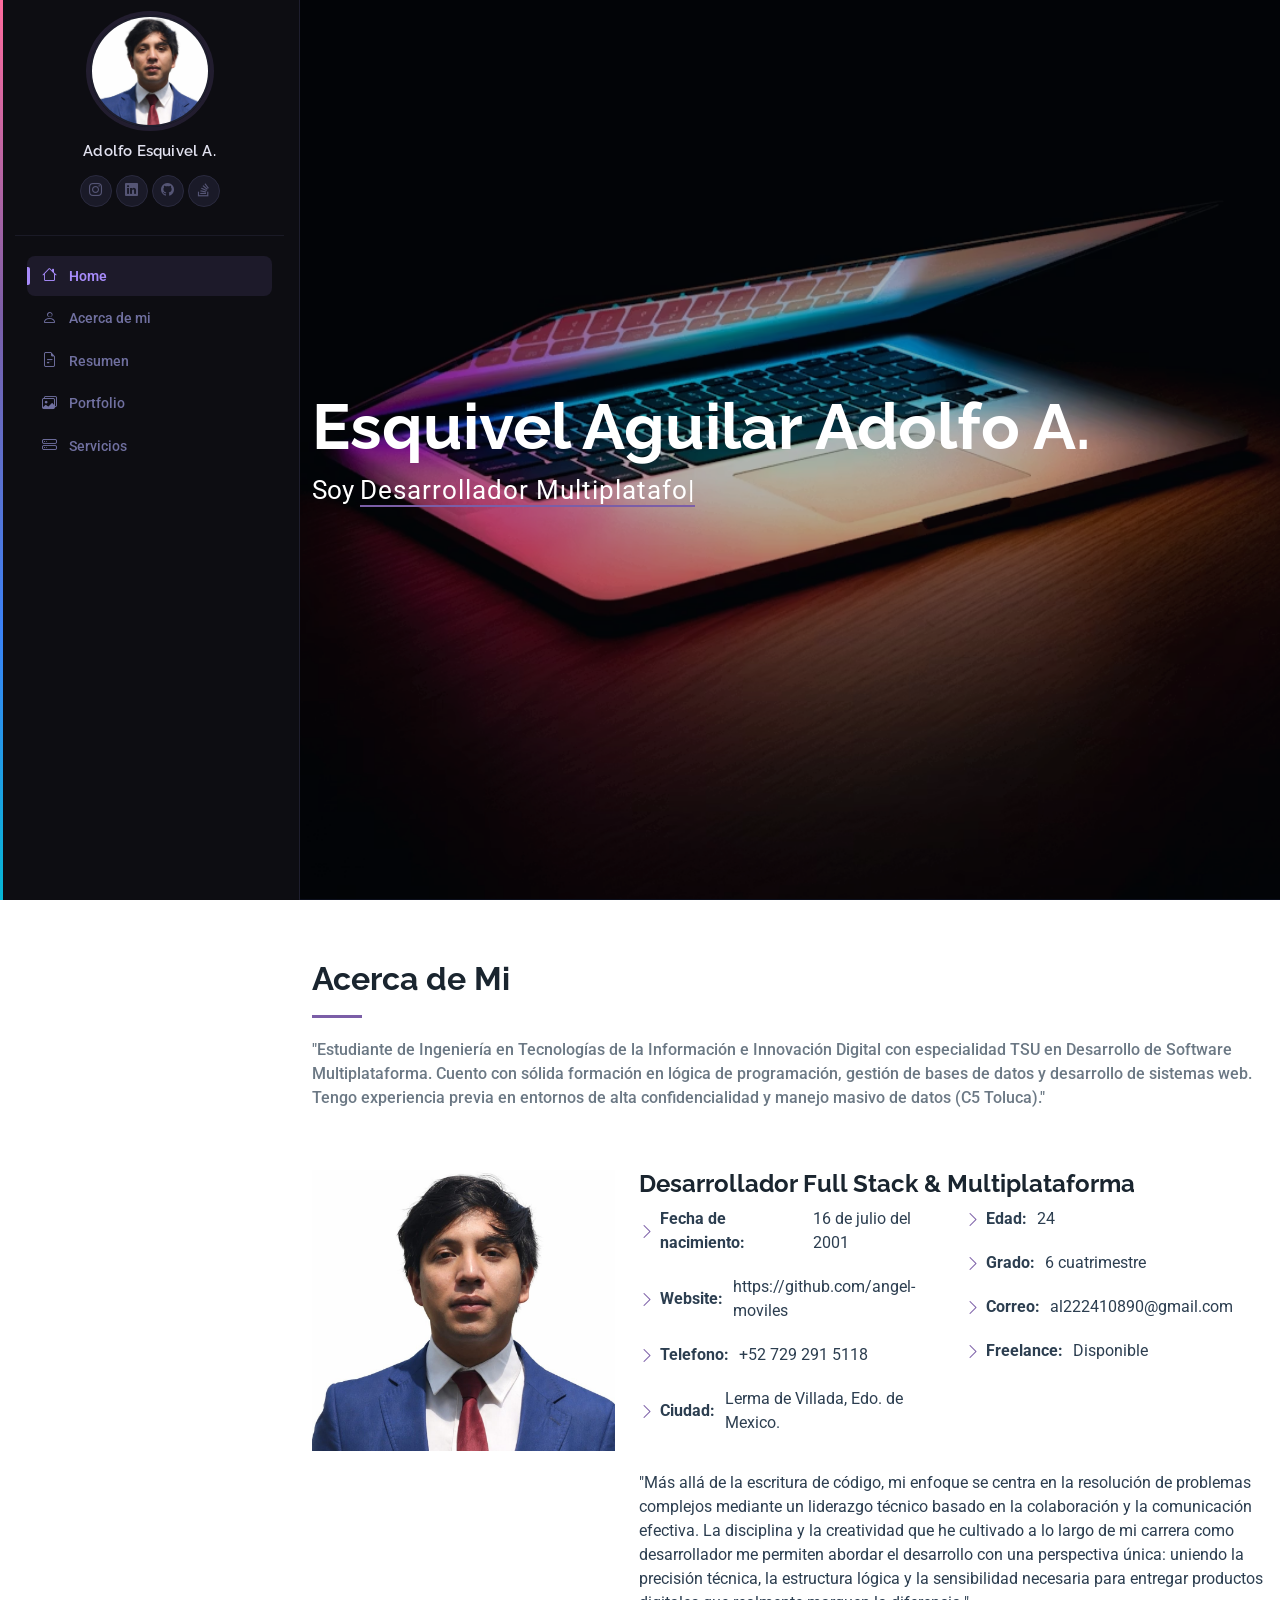
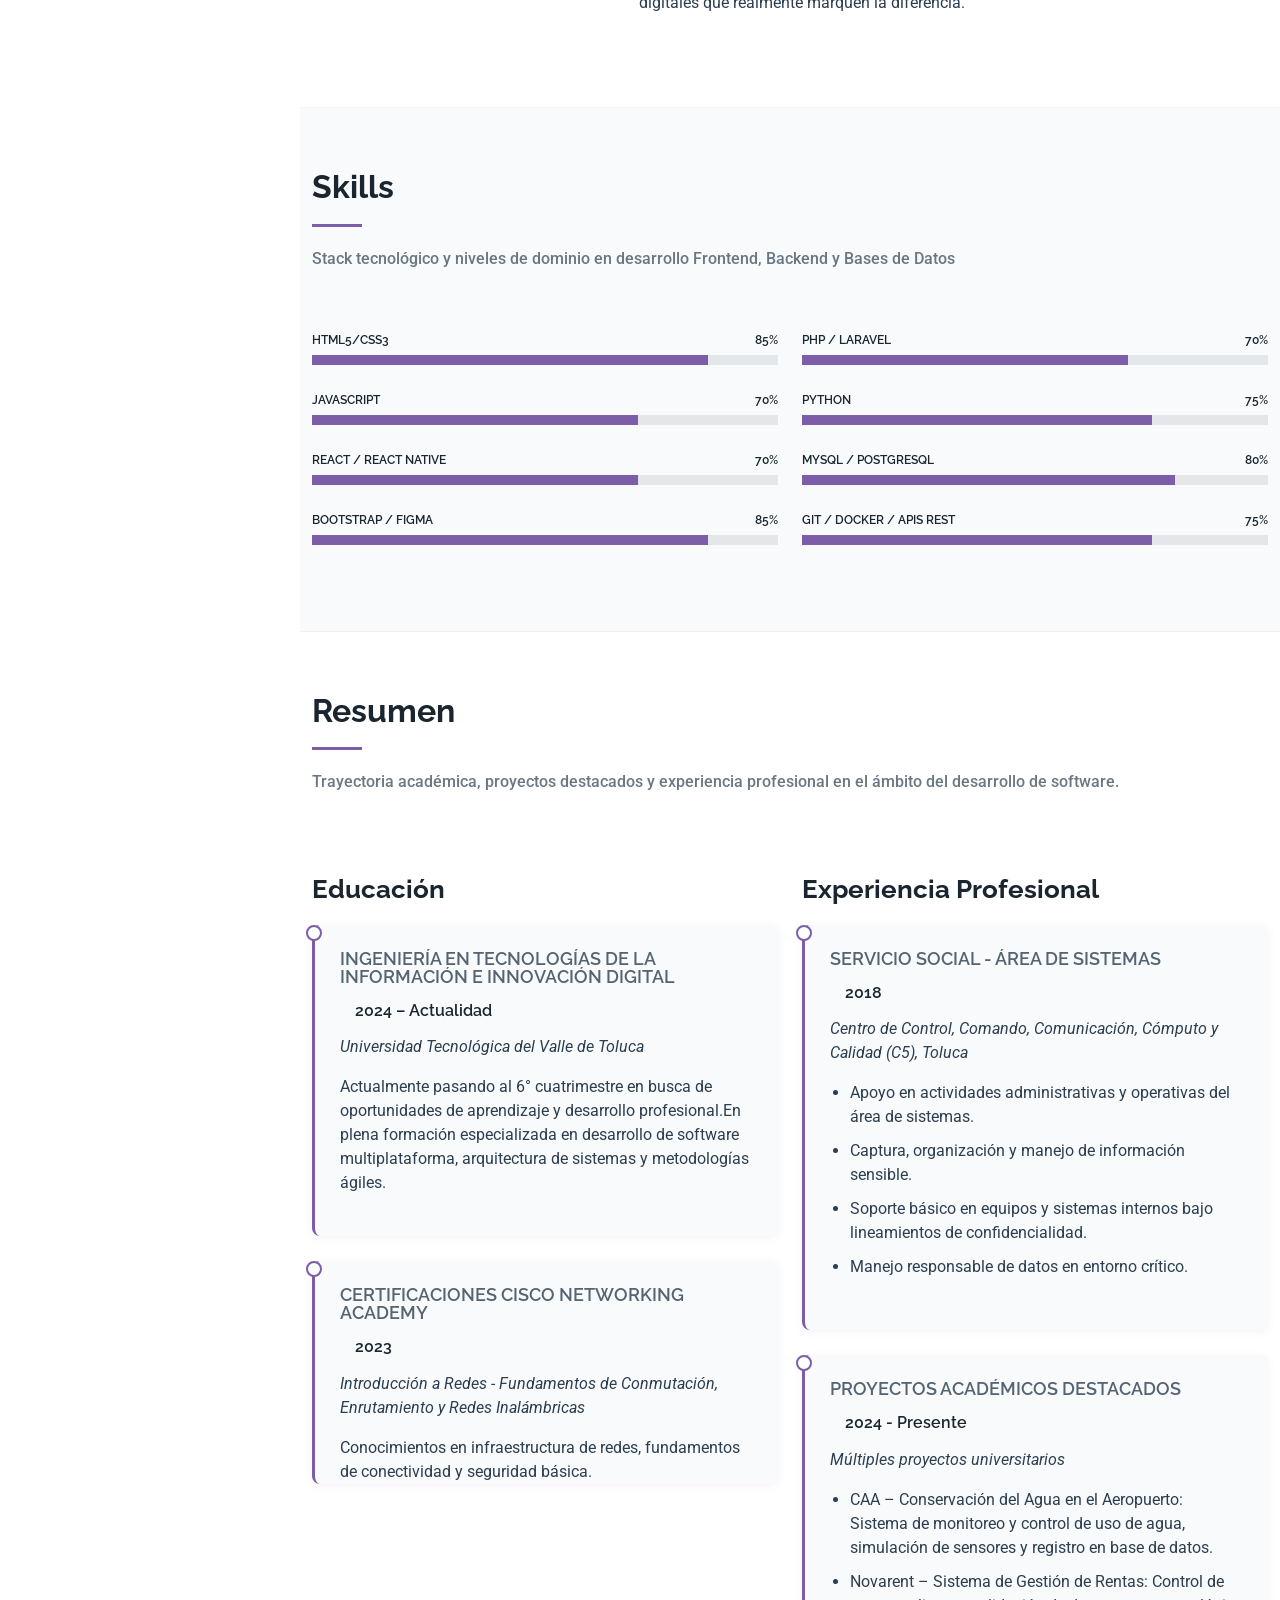
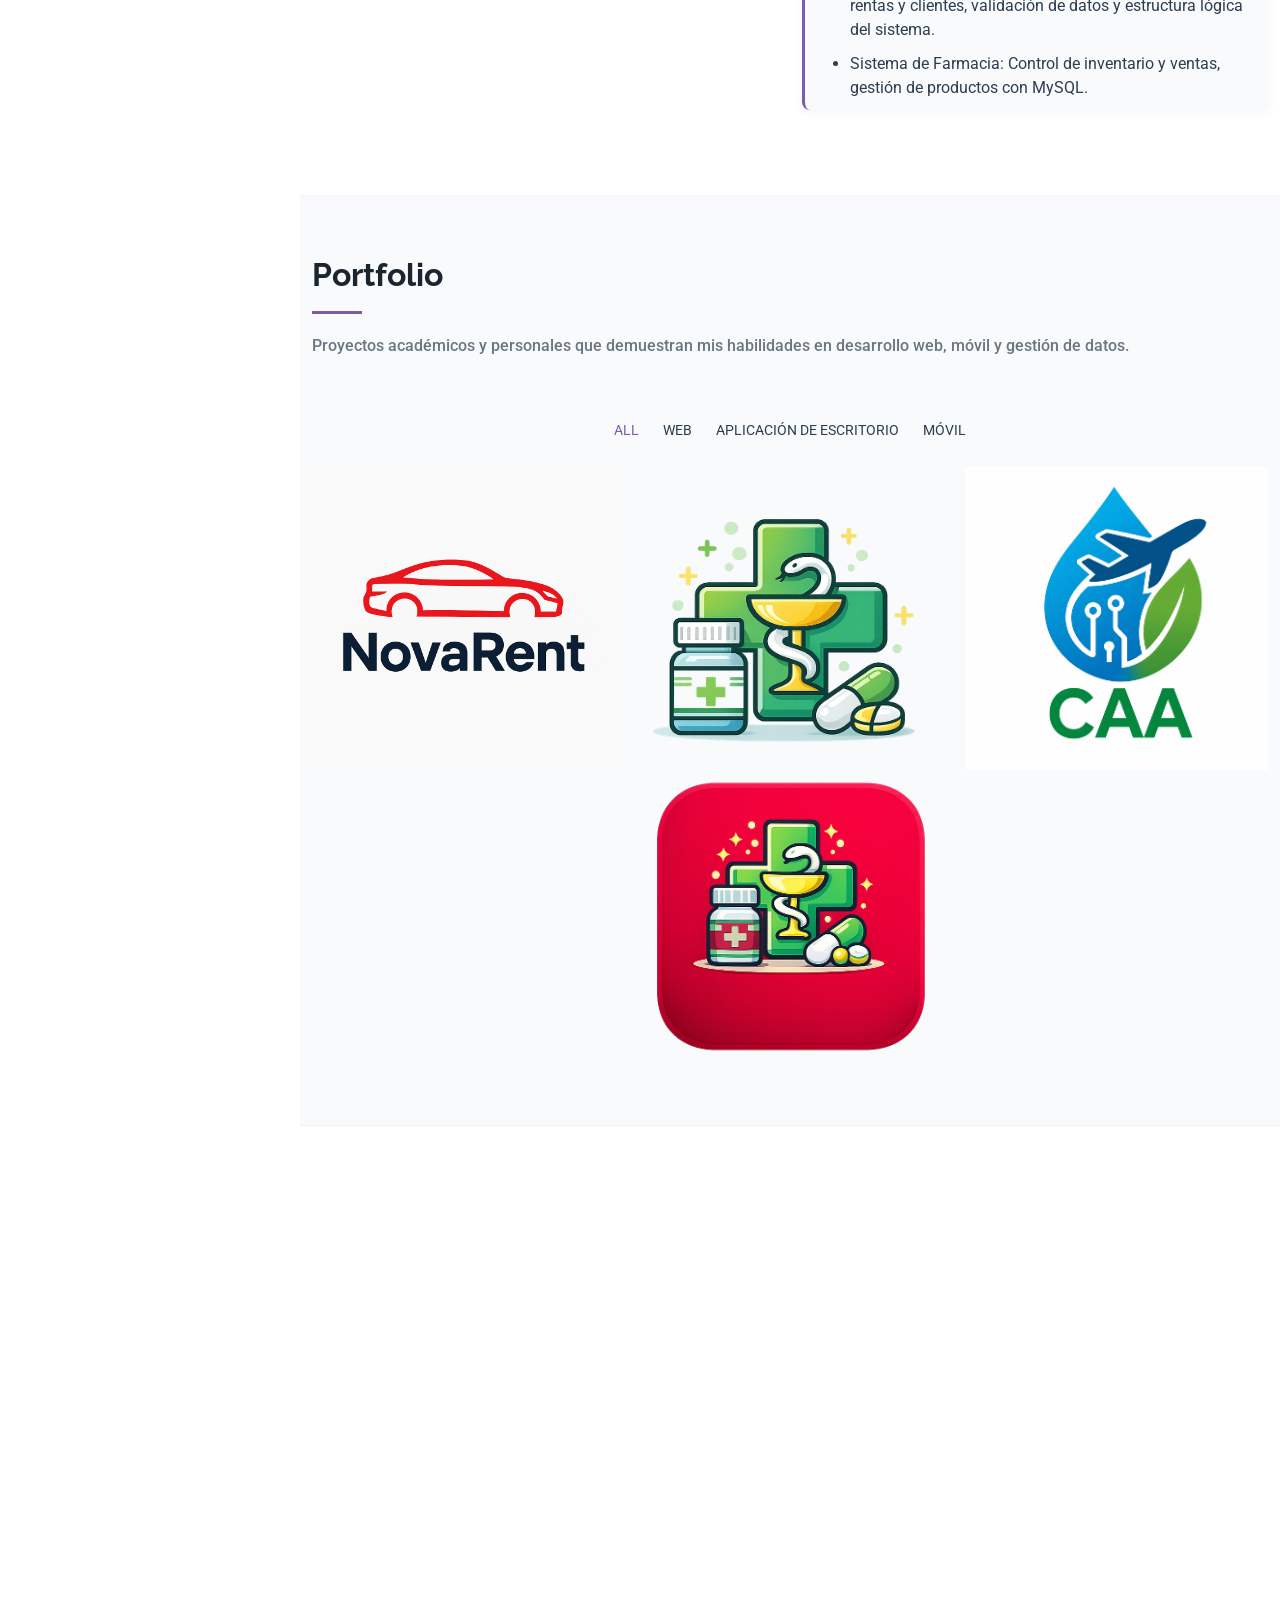
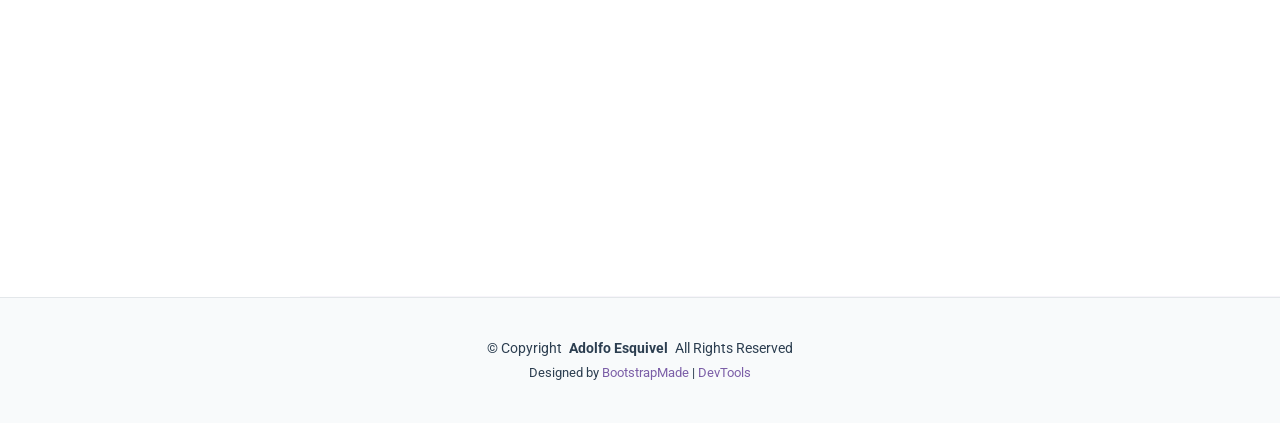
==== iPortfolio/index.html @ 902dc4fa "Subiendo todos los archivos del Portafolio" ====
<!DOCTYPE html>
<html lang="en">

<head>
  <meta charset="utf-8">
  <meta content="width=device-width, initial-scale=1.0" name="viewport">
  <title>Adolfo A. Esquivel - Portafolio</title>
  <meta content="" name="description">
  <meta content="" name="keywords">

  <!-- Favicons -->
  <link href="assets/img/favicon.png" rel="icon">
  <link href="assets/img/apple-touch-icon.png" rel="apple-touch-icon">

  <!-- Fonts -->
  <link href="https://fonts.googleapis.com" rel="preconnect">
  <link href="https://fonts.gstatic.com" rel="preconnect" crossorigin>
  <link href="https://fonts.googleapis.com/css2?family=Roboto:ital,wght@0,100;0,300;0,400;0,500;0,700;0,900;1,100;1,300;1,400;1,500;1,700;1,900&family=Poppins:ital,wght@0,100;0,200;0,300;0,400;0,500;0,600;0,700;0,800;0,900;1,100;1,200;1,300;1,400;1,500;1,600;1,700;1,800;1,900&family=Raleway:ital,wght@0,100;0,200;0,300;0,400;0,500;0,600;0,700;0,800;0,900;1,100;1,200;1,300;1,400;1,500;1,600;1,700;1,800;1,900&display=swap" rel="stylesheet">

  <!-- Vendor CSS Files -->
  <link href="assets/vendor/bootstrap/css/bootstrap.min.css" rel="stylesheet">
  <link href="assets/vendor/bootstrap-icons/bootstrap-icons.css" rel="stylesheet">
  <link href="assets/vendor/aos/aos.css" rel="stylesheet">
  <link href="assets/vendor/glightbox/css/glightbox.min.css" rel="stylesheet">
  <link href="assets/vendor/swiper/swiper-bundle.min.css" rel="stylesheet">

  <!-- Main CSS File -->
  <link href="assets/css/main.css" rel="stylesheet">

  <!-- =======================================================
  * Template Name: iPortfolio
  * Template URL: https://bootstrapmade.com/iportfolio-bootstrap-portfolio-websites-template/
  * Updated: Jun 29 2024 with Bootstrap v5.3.3
  * Author: BootstrapMade.com
  * License: https://bootstrapmade.com/license/
  ======================================================== -->
</head>

<body class="index-page">

  <header id="header" class="header dark-background d-flex flex-column">
    <i class="header-toggle d-xl-none bi bi-list"></i>

    <div class="profile-img">
      <img src="assets/img/my-profile-img.jpeg" alt="" class="img-fluid rounded-circle">
    </div>

    <a href="index.html" class="logo d-flex align-items-center justify-content-center">
      <!-- Uncomment the line below if you also wish to use an image logo -->
      <!-- <img src="assets/img/logo.png" alt=""> -->
      <h1 class="sitename">Adolfo Esquivel A.</h1>
    </a>

    <div class="social-links text-center">
      <a href="https://www.instagram.com/angel.esqu.es/" class="instagram"><i class="bi bi-instagram"></i></a>
      <a href="https://www.linkedin.com/in/esquivel-%C3%A1guilar-adolfo-a-69b175354" class="linkedin"><i class="bi bi-linkedin"></i></a>
      <a href="https://github.com/angel-moviles" class="github"><i class="bi bi-github"></i></a>
      <a href="https://stackoverflow.com/users/32650673/esquivel-%c3%81guilar-adolfo-a" class="stack-overflow"><i class="bi bi-stack-overflow"></i></a>
    </div>

    <nav id="navmenu" class="navmenu">
      <ul>
        <li><a href="#hero" class="active"><i class="bi bi-house navicon"></i>Home</a></li>
        <li><a href="#about"><i class="bi bi-person navicon"></i> Acerca de mi</a></li>
        <li><a href="#resume"><i class="bi bi-file-earmark-text navicon"></i> Resumen</a></li>
        <li><a href="#portfolio"><i class="bi bi-images navicon"></i> Portfolio</a></li>
        <li><a href="#services"><i class="bi bi-hdd-stack navicon"></i> Servicios</a></li>
      </ul>
    </nav>

  </header>

  <main class="main">

    <!-- Hero Section -->
    <section id="hero" class="hero section dark-background">

      <img src="assets/img/photo2.avif" data-aos="fade-in" class="">

      <div class="container" data-aos="fade-up" data-aos-delay="100">
        <h2>Esquivel Aguilar Adolfo A.</h2>
        <p>Soy <span class="typed" data-typed-items="Desarrollador Multiplataforma, Ingeniero en TI, Especialista en APIs, Creador de Soluciones Web/Móvil">Desarrollador Multiplataforma</span><span class="typed-cursor typed-cursor--blink" aria-hidden="true"></span><span class="typed-cursor typed-cursor--blink" aria-hidden="true"></span></p>
      </div>

    </section><!-- /Hero Section -->

    <!-- About Section -->
    <section id="about" class="about section">

      <!-- Section Title -->
      <div class="container section-title" data-aos="fade-up">
        <h2>Acerca de Mi</h2>
        <p>"Estudiante de Ingeniería en Tecnologías de la Información e Innovación Digital con especialidad TSU en Desarrollo de Software Multiplataforma. Cuento con sólida formación en lógica de programación, gestión de bases de datos y desarrollo de sistemas web. Tengo experiencia previa en entornos de alta confidencialidad y manejo masivo de datos (C5 Toluca)."</p>
      </div><!-- End Section Title -->

      <div class="container" data-aos="fade-up" data-aos-delay="100">

        <div class="row gy-4 justify-content-center">
          <div class="col-lg-4">
            <img src="assets/img/my-profile-img.jpeg" class="img-fluid" alt="">
          </div>
          <div class="col-lg-8 content">
            <h2>Desarrollador Full Stack &amp; Multiplataforma</h2>
            <div class="row">
              <div class="col-lg-6">
                <ul>
                  <li><i class="bi bi-chevron-right"></i> <strong>Fecha de nacimiento:</strong> <span>16 de julio del 2001</span></li>
                  <li><i class="bi bi-chevron-right"></i> <strong>Website:</strong> <span>https://github.com/angel-moviles</span></li>
                  <li><i class="bi bi-chevron-right"></i> <strong>Telefono:</strong> <span>+52 729 291 5118</span></li>
                  <li><i class="bi bi-chevron-right"></i> <strong>Ciudad:</strong> <span>Lerma de Villada, Edo. de Mexico.</span></li>
                </ul>
              </div>
              <div class="col-lg-6">
                <ul>
                  <li><i class="bi bi-chevron-right"></i> <strong>Edad:</strong> <span>24</span></li>
                  <li><i class="bi bi-chevron-right"></i> <strong>Grado:</strong> <span>6 cuatrimestre</span></li>
                  <li><i class="bi bi-chevron-right"></i> <strong>Correo:</strong> <span>al222410890@gmail.com</span></li>
                  <li><i class="bi bi-chevron-right"></i> <strong>Freelance:</strong> <span>Disponible</span></li>
                </ul>
              </div>
            </div>
            <p class="py-3">
              "Más allá de la escritura de código, mi enfoque se centra en la resolución de problemas complejos mediante un liderazgo técnico basado en la colaboración y la comunicación efectiva. La disciplina y la creatividad que he cultivado a lo largo de mi carrera como desarrollador me permiten abordar el desarrollo con una perspectiva única: uniendo la precisión técnica, la estructura lógica y la sensibilidad necesaria para entregar productos digitales que realmente marquen la diferencia."
            </p>
          </div>
        </div>

      </div>

    </section><!-- /About Section -->

    

    <!-- Skills Section -->
    <section id="skills" class="skills section light-background">

      <!-- Section Title -->
      <div class="container section-title" data-aos="fade-up">
        <h2>Skills</h2>
        <p>Stack tecnológico y niveles de dominio en desarrollo Frontend, Backend y Bases de Datos</p>
      </div><!-- End Section Title -->

      <div class="container" data-aos="fade-up" data-aos-delay="100">

        <div class="row skills-content skills-animation">

          <div class="col-lg-6">

            <div class="progress">
              <span class="skill"><span>HTML5/CSS3</span> <i class="val">85%</i></span>
              <div class="progress-bar-wrap">
                <div class="progress-bar" role="progressbar" aria-valuenow="85" aria-valuemin="0" aria-valuemax="100"></div>
              </div>
            </div><!-- End Skills Item -->

            <div class="progress">
              <span class="skill"><span>JavaScript</span> <i class="val">70%</i></span>
              <div class="progress-bar-wrap">
                <div class="progress-bar" role="progressbar" aria-valuenow="70" aria-valuemin="0" aria-valuemax="100"></div>
              </div>
            </div><!-- End Skills Item -->

            <div class="progress">
              <span class="skill"><span>React / React Native</span> <i class="val">70%</i></span>
              <div class="progress-bar-wrap">
                <div class="progress-bar" role="progressbar" aria-valuenow="70" aria-valuemin="0" aria-valuemax="100"></div>
              </div>
            </div><!-- End Skills Item -->

            <div class="progress">
              <span class="skill"><span>Bootstrap / Figma</span> <i class="val">85%</i></span>
              <div class="progress-bar-wrap">
                <div class="progress-bar" role="progressbar" aria-valuenow="85" aria-valuemin="0" aria-valuemax="100"></div>
              </div>
            </div><!-- End Skills Item -->

          </div>

          <div class="col-lg-6">

            <div class="progress">
              <span class="skill"><span>PHP / Laravel</span> <i class="val">70%</i></span>
              <div class="progress-bar-wrap">
                <div class="progress-bar" role="progressbar" aria-valuenow="70" aria-valuemin="0" aria-valuemax="100"></div>
              </div>
            </div><!-- End Skills Item -->

            <div class="progress">
              <span class="skill"><span>Python</span> <i class="val">75%</i></span>
              <div class="progress-bar-wrap">
                <div class="progress-bar" role="progressbar" aria-valuenow="75" aria-valuemin="0" aria-valuemax="100"></div>
              </div>
            </div><!-- End Skills Item -->

            <div class="progress">
              <span class="skill"><span>MySQL / PostgreSQL</span> <i class="val">80%</i></span>
              <div class="progress-bar-wrap">
                <div class="progress-bar" role="progressbar" aria-valuenow="80" aria-valuemin="0" aria-valuemax="100"></div>
              </div>
            </div><!-- End Skills Item -->

            <div class="progress">
              <span class="skill"><span>Git / Docker / APIs REST</span> <i class="val">75%</i></span>
              <div class="progress-bar-wrap">
                <div class="progress-bar" role="progressbar" aria-valuenow="75" aria-valuemin="0" aria-valuemax="100"></div>
              </div>
            </div><!-- End Skills Item -->

          </div>

        </div>

      </div>

    </section><!-- /Skills Section -->

    <!-- Resume Section -->
    <section id="resume" class="resume section">

      <!-- Section Title -->
      <div class="container section-title" data-aos="fade-up">
        <h2>Resumen</h2>
        <p>Trayectoria académica, proyectos destacados y experiencia profesional en el ámbito del desarrollo de software.</p>
      </div><!-- End Section Title -->

      <div class="container">

        <div class="row">

          <div class="col-lg-6" data-aos="fade-up" data-aos-delay="100">

            <h3 class="resume-title">Educación</h3>
            <div class="resume-item">
              <h4>Ingeniería en Tecnologías de la Información e Innovación Digital</h4>
              <h5>2024 – Actualidad</h5>
              <p><em>Universidad Tecnológica del Valle de Toluca</em></p>
              <p>Actualmente pasando al 6° cuatrimestre en busca de oportunidades de aprendizaje y desarrollo profesional.En plena formación especializada en desarrollo de software multiplataforma, arquitectura de sistemas y metodologías ágiles.</p>
            </div><!-- Edn Resume Item -->

            <div class="resume-item">
              <h4>Certificaciones Cisco Networking Academy</h4>
              <h5>2023</h5>
              <p><em>Introducción a Redes - Fundamentos de Conmutación, Enrutamiento y Redes Inalámbricas</em></p>
              <p>Conocimientos en infraestructura de redes, fundamentos de conectividad y seguridad básica.</p>
            </div><!-- Edn Resume Item -->

          </div>

          <div class="col-lg-6" data-aos="fade-up" data-aos-delay="200">
            <h3 class="resume-title">Experiencia Profesional</h3>
            <div class="resume-item">
              <h4>Servicio Social - Área de Sistemas</h4>
              <h5>2018</h5>
              <p><em>Centro de Control, Comando, Comunicación, Cómputo y Calidad (C5), Toluca</em></p>
              <ul>
                <li>Apoyo en actividades administrativas y operativas del área de sistemas.</li>
                <li>Captura, organización y manejo de información sensible.</li>
                <li>Soporte básico en equipos y sistemas internos bajo lineamientos de confidencialidad.</li>
                <li>Manejo responsable de datos en entorno crítico.</li>
              </ul>
            </div><!-- Edn Resume Item -->

            <div class="resume-item">
              <h4>Proyectos Académicos Destacados</h4>
              <h5>2024 - Presente</h5>
              <p><em>Múltiples proyectos universitarios</em></p>
              <ul>
                <li>CAA – Conservación del Agua en el Aeropuerto: Sistema de monitoreo y control de uso de agua, simulación de sensores y registro en base de datos.</li>
                <li>Novarent – Sistema de Gestión de Rentas: Control de rentas y clientes, validación de datos y estructura lógica del sistema.</li>
                <li>Sistema de Farmacia: Control de inventario y ventas, gestión de productos con MySQL.</li>
              </ul>
            </div><!-- Edn Resume Item -->

          </div>

        </div>

      </div>

    </section><!-- /Resume Section -->

    <!-- Portfolio Section -->
    <section id="portfolio" class="portfolio section light-background">

      <!-- Section Title -->
      <div class="container section-title" data-aos="fade-up">
        <h2>Portfolio</h2>
        <p>Proyectos académicos y personales que demuestran mis habilidades en desarrollo web, móvil y gestión de datos.</p>
      </div><!-- End Section Title -->

      <div class="container">

        <div class="isotope-layout" data-default-filter="*" data-layout="masonry" data-sort="original-order">

          <ul class="portfolio-filters isotope-filters" data-aos="fade-up" data-aos-delay="100">
            <li data-filter="*" class="filter-active">All</li>
            <li data-filter=".filter-web">Web</li>
            <li data-filter=".filter-branding">Aplicación de Escritorio</li>
            <li data-filter=".filter-books">Móvil</li>
          </ul><!-- End Portfolio Filters -->

          <div class="row gy-4 isotope-container" data-aos="fade-up" data-aos-delay="200">

            <div class="col-lg-4 col-md-6 portfolio-item isotope-item filter-web">
              <div class="portfolio-content h-100">
                <img src="assets/img/portfolio/Novarent.png" class="img-fluid" alt="">
                <div class="portfolio-info">
                  <h4>Novarent</h4>
                  <p>Sistema de Gestión de Rentas</p>
                  <a href="assets/img/portfolio/Novarent.png" title="Novarent" data-gallery="portfolio-gallery-app" class="glightbox preview-link"><i class="bi bi-zoom-in"></i></a>
                  <a href="#" title="More Details" class="details-link" value="Open1" onclick="Open1()"><i class="bi bi-link-45deg"></i></a>
                  <script>
                    function Open1() {
                      window.open("https://novarent.space", "_blank");
                    }
                  </script>
                </div>
              </div>
            </div><!-- End Portfolio Item -->

            <div class="col-lg-4 col-md-6 portfolio-item isotope-item filter-web">
              <div class="portfolio-content h-100">
                <img src="assets/img/portfolio/FarmaPOS.png" class="img-fluid" alt="">
                <div class="portfolio-info">
                  <h4>Sistema de Farmacia</h4>
                  <p>Control de inventario y ventas en Laravel y React</p>
                  <a href="assets/img/portfolio/FarmaPOS.png" title="Sistema de Farmacia" data-gallery="portfolio-gallery-product" class="glightbox preview-link"><i class="bi bi-zoom-in"></i></a>
                  <a href="#" title="More Details" class="details-link" value ="Open" onclick="Open()"><i class="bi bi-link-45deg"></i></a>
                  <script>
                    function Open() {
                      window.open("https://iabsoftwarestudio.utvt.cloud/login", "_blank");
                    }
                  </script>
                </div>
              </div>
            </div><!-- End Portfolio Item -->

            <div class="col-lg-4 col-md-6 portfolio-item isotope-item filter-branding">
              <div class="portfolio-content h-100">
                <img src="assets/img/portfolio/CAA.png" class="img-fluid" alt="">
                <div class="portfolio-info">
                  <h4>CAA</h4>
                  <p>Conservación del Agua en el Aeropuerto</p>
                  <a href="assets/img/portfolio/CAA.png" title="CAA" data-gallery="portfolio-gallery-branding" class="glightbox preview-link"><i class="bi bi-zoom-in"></i></a>
                  <a href="portfolio-details.html" title="More Details" class="details-link"><i class="bi bi-link-45deg"></i></a>
                </div>
              </div>
            </div><!-- End Portfolio Item -->

            <div class="col-lg-4 col-md-6 portfolio-item isotope-item filter-books">
              <div class="portfolio-content h-100">
                <img src="assets/img/portfolio/xdd.png" class="img-fluid" alt="">
                <div class="portfolio-info">
                  <h4>App</h4>
                  <p>Prototipo con React Native</p>
                  <a href="assets/img/portfolio/xdd.png" title="App Multiplataforma" data-gallery="portfolio-gallery-book" class="glightbox preview-link"><i class="bi bi-zoom-in"></i></a>
                  <a href="portfolio-details2.html" title="More Details" class="details-link"><i class="bi bi-link-45deg"></i></a>
                </div>
              </div>
            </div><!-- End Portfolio Item -->

        </div>

      </div>

    </section><!-- /Portfolio Section -->

    <!-- Services Section -->
    <section id="services" class="services section">

      <!-- Section Title -->
      <div class="container section-title" data-aos="fade-up">
        <h2>Servicios</h2>
        <p>Soluciones personalizadas de software, desarrollo web y consultoría técnica.</p>
      </div><!-- End Section Title -->

      <div class="container">

        <div class="row gy-4">

          <div class="col-lg-4 col-md-6 service-item d-flex" data-aos="fade-up" data-aos-delay="100">
            <div class="icon flex-shrink-0"><i class="bi bi-briefcase"></i></div>
            <div>
              <h4 class="title"><a href="#" class="stretched-link">Desarrollo Web Full Stack</a></h4>
              <p class="description">Creación de aplicaciones web modernas con HTML5, CSS3, JavaScript, React, PHP/Laravel y APIs REST.</p>
            </div>
          </div>
          <!-- End Service Item -->

          <div class="col-lg-4 col-md-6 service-item d-flex" data-aos="fade-up" data-aos-delay="200">
            <div class="icon flex-shrink-0"><i class="bi bi-card-checklist"></i></div>
            <div>
              <h4 class="title"><a href="#" class="stretched-link">Apps Móviles Multiplataforma</a></h4>
              <p class="description">Aplicaciones con React Native para iOS y Android, integración con Firebase y backend personalizado.</p>
            </div>
          </div><!-- End Service Item -->

          <div class="col-lg-4 col-md-6 service-item d-flex" data-aos="fade-up" data-aos-delay="300">
            <div class="icon flex-shrink-0"><i class="bi bi-bar-chart"></i></div>
            <div>
              <h4 class="title"><a href="#" class="stretched-link">Diseño y Gestión de Bases de Datos</a></h4>
              <p class="description">Modelado relacional y NoSQL (MySQL, PostgreSQL, Firebase), optimización de consultas y administración.</p>
            </div>
          </div><!-- End Service Item -->

          <div class="col-lg-4 col-md-6 service-item d-flex" data-aos="fade-up" data-aos-delay="400">
            <div class="icon flex-shrink-0"><i class="bi bi-binoculars"></i></div>
            <div>
              <h4 class="title"><a href="#" class="stretched-link">APIs y Microservicios</a></h4>
              <p class="description">Diseño y consumo de APIs REST con FastAPI, Laravel, autenticación JWT y documentación Swagger.</p>
            </div>
          </div><!-- End Service Item -->

          <div class="col-lg-4 col-md-6 service-item d-flex" data-aos="fade-up" data-aos-delay="500">
            <div class="icon flex-shrink-0"><i class="bi bi-brightness-high"></i></div>
            <div>
              <h4 class="title"><a href="#" class="stretched-link">Control de Versiones y DevOps</a></h4>
              <p class="description">Implementación de Git/GitHub, flujos de trabajo colaborativos y despliegue con Docker.</p>
            </div>
          </div><!-- End Service Item -->

          <div class="col-lg-4 col-md-6 service-item d-flex" data-aos="fade-up" data-aos-delay="600">
            <div class="icon flex-shrink-0"><i class="bi bi-calendar4-week"></i></div>
            <div>
              <h4 class="title"><a href="#" class="stretched-link">Prototipado UI/UX</a></h4>
              <p class="description">Diseño de interfaces y prototipos interactivos con Figma, enfocados en experiencia de usuario.</p>
            </div>
          </div><!-- End Service Item -->

        </div>

      </div>

    </section><!-- /Services Section -->


  </main>

  <footer id="footer" class="footer position-relative light-background">

    <div class="container">
      <div class="copyright text-center ">
        <p>© <span>Copyright</span> <strong class="px-1 sitename">Adolfo Esquivel</strong> <span>All Rights Reserved</span></p>
      </div>
      <div class="credits">
        <!-- All the links in the footer should remain intact. -->
        <!-- You can delete the links only if you've purchased the pro version. -->
        <!-- Licensing information: https://bootstrapmade.com/license/ -->
        <!-- Purchase the pro version with working PHP/AJAX contact form: [buy-url] -->
        Designed by <a href="https://bootstrapmade.com/">BootstrapMade</a> | <a href="https://bootstrapmade.com/tools/">DevTools</a>
      </div>
    </div>

  </footer>

  <!-- Scroll Top -->
  <a href="#" id="scroll-top" class="scroll-top d-flex align-items-center justify-content-center"><i class="bi bi-arrow-up-short"></i></a>

  <!-- Preloader -->
  <div id="preloader"></div>

  <!-- Vendor JS Files -->
  <script src="assets/vendor/bootstrap/js/bootstrap.bundle.min.js"></script>
  <script src="assets/vendor/php-email-form/validate.js"></script>
  <script src="assets/vendor/aos/aos.js"></script>
  <script src="assets/vendor/typed.js/typed.umd.js"></script>
  <script src="assets/vendor/purecounter/purecounter_vanilla.js"></script>
  <script src="assets/vendor/waypoints/noframework.waypoints.js"></script>
  <script src="assets/vendor/glightbox/js/glightbox.min.js"></script>
  <script src="assets/vendor/imagesloaded/imagesloaded.pkgd.min.js"></script>
  <script src="assets/vendor/isotope-layout/isotope.pkgd.min.js"></script>
  <script src="assets/vendor/swiper/swiper-bundle.min.js"></script>

  <!-- Main JS File -->
  <script src="assets/js/main.js"></script>

</body>

</html>
---- iPortfolio/assets/css/main.css ----
/**
* Template Name: iPortfolio
* Template URL: https://bootstrapmade.com/iportfolio-bootstrap-portfolio-websites-template/
* Updated: Jun 29 2024 with Bootstrap v5.3.3
* Author: BootstrapMade.com
* License: https://bootstrapmade.com/license/
*/

/*--------------------------------------------------------------
# Font & Color Variables
# Help: https://bootstrapmade.com/color-system/
--------------------------------------------------------------*/
/* Fonts */
:root {
  --default-font: "Roboto",  system-ui, -apple-system, "Segoe UI", Roboto, "Helvetica Neue", Arial, "Noto Sans", "Liberation Sans", sans-serif, "Apple Color Emoji", "Segoe UI Emoji", "Segoe UI Symbol", "Noto Color Emoji";
  --heading-font: "Raleway",  sans-serif;
  --nav-font: "Poppins",  sans-serif;
}

/* Global Colors - The following color variables are used throughout the website. Updating them here will change the color scheme of the entire website */
:root { 
  --background-color: #ffffff; /* Clean white background */
  --default-color: #2c3e50; /* Dark text for good readability */
  --heading-color: #1a252f; /* Darker headings for hierarchy */
  --accent-color: #7b5ea7; /* Aurora purple for modern look */
  --surface-color: #f8fafb; /* Light surface for cards and panels */
  --contrast-color: #ffffff; /* White contrast text */
}

/* Nav Menu Colors - The following color variables are used specifically for the navigation menu. They are separate from the global colors to allow for more customization options */
:root {
  --nav-color: #a8a9b4;  /* The default color of the main navmenu links */
  --nav-hover-color: #ffffff; /* Applied to main navmenu links when they are hovered over or active */
  --nav-mobile-background-color: #040b14; /* Used as the background color for mobile navigation menu */
  --nav-dropdown-background-color: #040b14; /* Used as the background color for dropdown items that appear when hovering over primary navigation items */
  --nav-dropdown-color: #a8a9b4; /* Used for navigation links of the dropdown items in the navigation menu. */
  --nav-dropdown-hover-color: #ffffff; /* Similar to --nav-hover-color, this color is applied to dropdown navigation links when they are hovered over. */

  --aurora-pink:   #ff6b9d;
  --aurora-purple: #7b5ea7;
  --aurora-blue:   #3b82f6;
  --aurora-cyan:   #06b6d4;
  --nav-bg:        #0d0d12;
  --nav-border:    #1e1e2e;
  --nav-surface:   #191926;
  --nav-active-bg: rgba(167, 139, 250, 0.10);
  --nav-active-color: #a78bfa;
  --nav-text:      #7070a0;
  --nav-text-hover:#c0c0e0;
  --nav-divider:   #1a1a26;
}

/* Color Presets - These classes override global colors when applied to any section or element, providing reuse of the same color scheme. */

.light-background {
  --background-color: #f8fafb;
  --default-color: #2c3e50;
  --heading-color: #1a252f;
  --surface-color: #ffffff;
  --contrast-color: #2c3e50;
}

.dark-background {
  --background-color: #040b14;
  --default-color: #ffffff;
  --heading-color: #ffffff;
  --surface-color: #011a3a;
  --contrast-color: #ffffff;
}

/* Smooth scroll */
:root {
  scroll-behavior: smooth;
}

/*--------------------------------------------------------------
# General Styling & Shared Classes
--------------------------------------------------------------*/
body {
  color: var(--default-color);
  background-color: var(--background-color);
  font-family: var(--default-font);
}

a {
  color: var(--accent-color);
  text-decoration: none;
  transition: 0.3s;
}

a:hover {
  color: color-mix(in srgb, var(--accent-color), transparent 25%);
  text-decoration: none;
}

h1,
h2,
h3,
h4,
h5,
h6 {
  color: var(--heading-color);
  font-family: var(--heading-font);
}

/* PHP Email Form Messages
------------------------------*/
.php-email-form .error-message {
  display: none;
  background: #df1529;
  color: #ffffff;
  text-align: left;
  padding: 15px;
  margin-bottom: 24px;
  font-weight: 600;
}

.php-email-form .sent-message {
  display: none;
  color: #ffffff;
  background: #059652;
  text-align: center;
  padding: 15px;
  margin-bottom: 24px;
  font-weight: 600;
}

.php-email-form .loading {
  display: none;
  background: var(--surface-color);
  text-align: center;
  padding: 15px;
  margin-bottom: 24px;
}

.php-email-form .loading:before {
  content: "";
  display: inline-block;
  border-radius: 50%;
  width: 24px;
  height: 24px;
  margin: 0 10px -6px 0;
  border: 3px solid var(--accent-color);
  border-top-color: var(--surface-color);
  animation: php-email-form-loading 1s linear infinite;
}

@keyframes php-email-form-loading {
  0% {
    transform: rotate(0deg);
  }

  100% {
    transform: rotate(360deg);
  }
}

/*--------------------------------------------------------------
# Global Header
--------------------------------------------------------------*/
.header {
  color: var(--default-color);
  background-color: var(--background-color);
  position: fixed;
  top: 0;
  left: 0;
  bottom: 0;
  padding: 0 15px;
  width: 300px;
  transition: all ease-in-out 0.3s;
  overflow-y: auto;
  z-index: 997;
  border-right: 1px solid color-mix(in srgb, var(--default-color), transparent 90%);
}

.header .profile-img img {
  margin: 15px auto;
  display: block;
  width: 120px;
  border: 2px solid var(--nav-border);
  box-shadow: 0 0 0 4px rgba(123, 94, 167, 0.20);
  transition: box-shadow 0.3s ease;
}

#header {
  background-color: var(--nav-bg) !important;
  border-right: 1px solid var(--nav-border);
  min-height: 100vh;
}

#header::before {
  content: '';
  position: absolute;
  top: 0;
  left: 0;
  width: 3px;
  height: 100%;
  background: linear-gradient(
    180deg,
    var(--aurora-pink)   0%,
    var(--aurora-purple) 35%,
    var(--aurora-blue)   70%,
    var(--aurora-cyan)   100%
  );
  z-index: 1;
}

.header > * {
  position: relative;
  z-index: 2;
}

.header .logo {
  line-height: 1;
  margin-bottom: 15px;
}

.header .logo img {
  max-height: 32px;
  margin-right: 8px;
}

.header .logo h1 {
  font-size: 15px !important;
  margin: 0;
  font-weight: 600;
  color: #e2e2f0 !important;
  letter-spacing: 0.2px;
}

.header .social-links {
  margin: 0 0 20px 0;
}

.header .social-links a {
  width: 32px;
  height: 32px;
  border-radius: 50% !important;
  background: #1a1a28 !important;
  border: 1px solid #2a2a3e !important;
  color: #555575 !important;
  display: inline-flex;
  align-items: center;
  justify-content: center;
  transition: all 0.2s ease;
  font-size: 13px;
}

.header .social-links a:hover {
  border-color: var(--aurora-purple) !important;
  color: var(--aurora-purple) !important;
  background: rgba(123, 94, 167, 0.12) !important;
  transform: translateY(-2px);
}

.header .social-links a.instagram:hover {
  border-color: var(--aurora-pink) !important;
  color: var(--aurora-pink) !important;
  background: rgba(255, 107, 157, 0.10) !important;
}

.header .social-links a.linkedin:hover {
  border-color: var(--aurora-blue) !important;
  color: var(--aurora-blue) !important;
  background: rgba(59, 130, 246, 0.10) !important;
}

.header .social-links a.github:hover {
  border-color: #e2e2f0 !important;
  color: #e2e2f0 !important;
  background: rgba(226, 226, 240, 0.08) !important;
}

.header .social-links a.stack-overflow:hover {
  border-color: #f0a500 !important;
  color: #f0a500 !important;
  background: rgba(240, 165, 0, 0.10) !important;
}

main {
  margin-left: 300px;
  transition: margin-left 0.3s ease;
}

@media (max-width: 1199px) {
  main {
    margin-left: 0;
  }

  .header {
    left: -100%;
  }
}

.header.header-show {
  left: 0;
}

.header .header-toggle {
  color: #a78bfa !important;
  background-color: transparent;
  font-size: 22px;
  display: flex;
  align-items: center;
  justify-content: center;
  width: 40px;
  height: 40px;
  border-radius: 50%;
  cursor: pointer;
  position: fixed;
  top: 15px;
  right: 15px;
  z-index: 9999;
  transition: background-color 0.3s;
}

.header .header-toggle:hover {
  color: #fff !important;
}

/*--------------------------------------------------------------
# Navigation Menu
--------------------------------------------------------------*/
.mobile-nav-toggle {
  display: none;
}

.navmenu {
  border-top: 1px solid var(--nav-divider);
  margin-top: 0.5rem;
  padding-top: 0.5rem;
}

.navmenu ul {
  padding: 0.75rem;
  list-style: none;
  display: flex;
  flex-direction: column;
  gap: 2px;
}

.navmenu ul li a {
  display: flex;
  align-items: center;
  gap: 10px;
  padding: 9px 12px;
  border-radius: 8px;
  color: var(--nav-text) !important;
  font-size: 13.5px;
  font-weight: 500;
  text-decoration: none;
  transition: all 0.15s ease;
  position: relative;
}

.navmenu ul li a .navicon {
  font-size: 15px;
  width: 20px;
  text-align: center;
  transition: color 0.15s ease;
}

.navmenu ul li a:hover {
  color: var(--nav-text-hover) !important;
  background: var(--nav-surface);
}

.navmenu ul li a:hover .navicon {
  color: var(--nav-text-hover);
}

.navmenu ul li a.active {
  color: var(--nav-active-color) !important;
  background: var(--nav-active-bg);
  font-weight: 600;
}

.navmenu ul li a.active .navicon {
  color: var(--nav-active-color);
}

.navmenu ul li a.active::before {
  content: '';
  position: absolute;
  left: 0;
  top: 50%;
  transform: translateY(-50%);
  width: 3px;
  height: 18px;
  background: var(--nav-active-color);
  border-radius: 0 2px 2px 0;
}

.navmenu .dropdown {
  display: block;
}

.navmenu .dropdown a,
.navmenu .dropdown a:focus {
  color: var(--nav-dropdown-color);
}

.navmenu .dropdown a:hover,
.navmenu .dropdown .active,
.navmenu .dropdown .active:focus {
  color: var(--nav-dropdown-hover-color);
}

.navmenu .dropdown ul {
  position: static;
  display: none;
  z-index: 99;
  padding: 5px 10px;
  margin: 5px 10px;
  background-color: var(--nav-dropdown-background-color);
  border: 1px solid color-mix(in srgb, var(--default-color), transparent 90%);
  box-shadow: none;
  transition: all 0.5s ease-in-out;
}

.navmenu .dropdown ul ul {
  background-color: rgba(33, 37, 41, 0.1);
}

.navmenu .dropdown>.dropdown-active {
  display: block;
  background-color: rgba(33, 37, 41, 0.03);
}

/*--------------------------------------------------------------
# Global Footer
--------------------------------------------------------------*/
.footer {
  color: var(--default-color);
  background-color: var(--background-color);
  font-size: 14px;
  padding: 40px 0;
  position: relative;
  border-top: 1px solid color-mix(in srgb, var(--default-color), transparent 90%);
}

.footer .copyright p {
  margin-bottom: 0;
}

.footer .credits {
  margin-top: 4px;
  font-size: 13px;
  text-align: center;
}

/*--------------------------------------------------------------
# Preloader
--------------------------------------------------------------*/
#preloader {
  position: fixed;
  inset: 0;
  z-index: 999999;
  overflow: hidden;
  background: var(--background-color);
  transition: all 0.6s ease-out;
}

#preloader:before {
  content: "";
  position: fixed;
  top: calc(50% - 30px);
  left: calc(50% - 30px);
  border: 6px solid #ffffff;
  border-color: var(--accent-color) transparent var(--accent-color) transparent;
  border-radius: 50%;
  width: 60px;
  height: 60px;
  animation: animate-preloader 1.5s linear infinite;
}

@keyframes animate-preloader {
  0% {
    transform: rotate(0deg);
  }

  100% {
    transform: rotate(360deg);
  }
}

/*--------------------------------------------------------------
# Scroll Top Button
--------------------------------------------------------------*/
.scroll-top {
  position: fixed;
  visibility: hidden;
  opacity: 0;
  right: 15px;
  bottom: -15px;
  z-index: 99999;
  background-color: var(--accent-color);
  width: 44px;
  height: 44px;
  border-radius: 50px;
  transition: all 0.4s;
}

.scroll-top i {
  font-size: 24px;
  color: var(--contrast-color);
  line-height: 0;
}

.scroll-top:hover {
  background-color: color-mix(in srgb, var(--accent-color), transparent 20%);
  color: var(--contrast-color);
}

.scroll-top.active {
  visibility: visible;
  opacity: 1;
  bottom: 15px;
}

/*--------------------------------------------------------------
# Disable aos animation delay on mobile devices
--------------------------------------------------------------*/
@media screen and (max-width: 768px) {
  [data-aos-delay] {
    transition-delay: 0 !important;
  }
}

/*--------------------------------------------------------------
# Global Page Titles & Breadcrumbs
--------------------------------------------------------------*/
.page-title {
  color: var(--default-color);
  background-color: var(--background-color);
  padding: 25px 0;
  position: relative;
}

.page-title h1 {
  font-size: 24px;
  font-weight: 700;
}

.page-title .breadcrumbs ol {
  display: flex;
  flex-wrap: wrap;
  list-style: none;
  padding: 0;
  margin: 0;
  font-size: 14px;
  font-weight: 400;
}

.page-title .breadcrumbs ol li+li {
  padding-left: 10px;
}

.page-title .breadcrumbs ol li+li::before {
  content: "/";
  display: inline-block;
  padding-right: 10px;
  color: color-mix(in srgb, var(--default-color), transparent 70%);
}

/*--------------------------------------------------------------
# Global Sections
--------------------------------------------------------------*/
section,
.section {
  color: var(--default-color);
  background-color: var(--background-color);
  padding: 60px 0;
  overflow: clip;
  border-bottom: 1px solid rgba(123, 94, 167, 0.06);
}

/*--------------------------------------------------------------
# Global Section Titles
--------------------------------------------------------------*/
.section-title {
  padding-bottom: 60px;
  position: relative;
}

.section-title h2 {
  font-size: 32px;
  font-weight: 700;
  margin-bottom: 20px;
  padding-bottom: 20px;
  position: relative;
}

.section-title h2:after {
  content: "";
  position: absolute;
  display: block;
  width: 50px;
  height: 3px;
  background: var(--accent-color);
  left: 0;
  bottom: 0;
}

.section-title p {
  margin-bottom: 0;
  color: rgba(44, 62, 80, 0.7);
  font-size: 16px;
  font-weight: 500;
}

/*--------------------------------------------------------------
# Hero Section
--------------------------------------------------------------*/
.hero {
  width: 100%;
  min-height: 100vh;
  position: relative;
  padding: 80px 0;
  display: flex;
  align-items: center;
  justify-content: center;
}

.hero img {
  position: absolute;
  inset: 0;
  display: block;
  width: 100%;
  height: 100%;
  object-fit: cover;
  z-index: 1;
}

.hero:before {
  content: "";
  background: color-mix(in srgb, var(--background-color), transparent 70%);
  position: absolute;
  inset: 0;
  z-index: 2;
}

.hero .container {
  position: relative;
  z-index: 3;
}

.hero h2 {
  margin: 0;
  font-size: 64px;
  font-weight: 700;
}

.hero p {
  margin: 5px 0 0 0;
  font-size: 26px;
}

.hero p span {
  letter-spacing: 1px;
  border-bottom: 2px solid var(--accent-color);
}

.hero .social-links {
  margin-top: 25px;
}

.hero .social-links a {
  font-size: 24px;
  display: inline-block;
  color: color-mix(in srgb, var(--default-color), transparent 50%);
  line-height: 1;
  margin-right: 20px;
  transition: 0.3s;
}

.hero .social-links a:hover {
  color: var(--accent-color);
}

@media (max-width: 768px) {
  .hero h2 {
    font-size: 32px;
  }

  .hero p {
    font-size: 20px;
  }
}

/*--------------------------------------------------------------
# About Section
--------------------------------------------------------------*/
.about .content h2 {
  font-weight: 700;
  font-size: 24px;
}

.about .content ul {
  list-style: none;
  padding: 0;
}

.about .content ul li {
  margin-bottom: 20px;
  display: flex;
  align-items: center;
}

.about .content ul strong {
  margin-right: 10px;
}

.about .content ul i {
  font-size: 16px;
  margin-right: 5px;
  color: var(--accent-color);
  line-height: 0;
}

/*--------------------------------------------------------------
# Stats Section
--------------------------------------------------------------*/
.stats .stats-item {
  padding: 30px;
  width: 100%;
}

.stats .stats-item i {
  color: var(--accent-color);
  display: block;
  font-size: 44px;
  float: left;
  line-height: 0;
}

.stats .stats-item .purecounter {
  color: var(--heading-color);
  font-size: 48px;
  line-height: 40px;
  display: block;
  font-weight: 700;
  margin-left: 60px;
}

.stats .stats-item p {
  color: color-mix(in srgb, var(--default-color), transparent 40%);
  padding: 15px 0 0 0;
  margin: 0 0 0 60px;
  font-family: var(--heading-font);
  font-size: 14px;
}

/*--------------------------------------------------------------
# Skills Section
--------------------------------------------------------------*/
.skills .progress {
  height: 60px;
  display: block;
  background: none;
  border-radius: 0;
}

.skills .progress .skill {
  color: var(--heading-color);
  padding: 0;
  margin: 0 0 6px 0;
  text-transform: uppercase;
  display: block;
  font-weight: 600;
  font-family: var(--heading-font);
}

.skills .progress .skill .val {
  float: right;
  font-style: normal;
}

.skills .progress-bar-wrap {
  background: color-mix(in srgb, var(--default-color), transparent 90%);
  height: 10px;
}

.skills .progress-bar {
  width: 1px;
  height: 10px;
  transition: 0.9s;
  background-color: var(--accent-color);
}

/*--------------------------------------------------------------
# Resume Section
--------------------------------------------------------------*/
.resume .resume-title {
  color: var(--heading-color);
  font-size: 26px;
  font-weight: 700;
  margin-top: 20px;
  margin-bottom: 20px;
}

.resume .resume-item {
  padding: 25px;
  margin-top: 0;
  border-left: 3px solid var(--accent-color);
  position: relative;
  background-color: var(--surface-color);
  border-radius: 8px;
  margin-bottom: 25px;
  box-shadow: 0 2px 8px rgba(123, 94, 167, 0.08);
  transition: all 0.3s ease;
}

.resume .resume-item:hover {
  box-shadow: 0 4px 16px rgba(123, 94, 167, 0.15);
  transform: translateY(-2px);
}

.resume .resume-item h4 {
  line-height: 18px;
  font-size: 18px;
  font-weight: 600;
  text-transform: uppercase;
  color: color-mix(in srgb, var(--default-color), transparent 20%);
  margin-bottom: 10px;
}

.resume .resume-item h5 {
  font-size: 16px;
  padding: 5px 15px;
  display: inline-block;
  font-weight: 600;
  margin-bottom: 10px;
}

.resume .resume-item ul {
  padding-left: 20px;
}

.resume .resume-item ul li {
  padding-bottom: 10px;
}

.resume .resume-item:last-child {
  padding-bottom: 0;
}

.resume .resume-item::before {
  content: "";
  position: absolute;
  width: 16px;
  height: 16px;
  border-radius: 50px;
  left: -9px;
  top: 0;
  background: var(--background-color);
  border: 2px solid var(--accent-color);
}

/*--------------------------------------------------------------
# Portfolio Section
--------------------------------------------------------------*/
.portfolio .portfolio-filters {
  padding: 0;
  margin: 0 auto 20px auto;
  list-style: none;
  text-align: center;
}

.portfolio .portfolio-filters li {
  cursor: pointer;
  display: inline-block;
  padding: 0;
  font-size: 14px;
  font-weight: 400;
  margin: 0 10px;
  line-height: 1;
  text-transform: uppercase;
  margin-bottom: 10px;
  transition: all 0.3s ease-in-out;
}

.portfolio .portfolio-filters li:hover,
.portfolio .portfolio-filters li.filter-active {
  color: var(--accent-color);
}

.portfolio .portfolio-filters li:first-child {
  margin-left: 0;
}

.portfolio .portfolio-filters li:last-child {
  margin-right: 0;
}

@media (max-width: 575px) {
  .portfolio .portfolio-filters li {
    font-size: 14px;
    margin: 0 5px;
  }
}

.portfolio .portfolio-content {
  position: relative;
  overflow: hidden;
}

.portfolio .portfolio-content img {
  transition: 0.3s;
}

.portfolio .portfolio-content .portfolio-info {
  opacity: 0;
  position: absolute;
  inset: 0;
  z-index: 3;
  transition: all ease-in-out 0.3s;
  background: rgba(0, 0, 0, 0.6);
  padding: 15px;
}

.portfolio .portfolio-content .portfolio-info h4 {
  font-size: 14px;
  padding: 5px 10px;
  font-weight: 400;
  color: #ffffff;
  display: inline-block;
  background-color: var(--accent-color);
}

.portfolio .portfolio-content .portfolio-info p {
  position: absolute;
  bottom: 10px;
  text-align: center;
  display: inline-block;
  left: 0;
  right: 0;
  font-size: 16px;
  font-weight: 600;
  color: rgba(255, 255, 255, 0.8);
}

.portfolio .portfolio-content .portfolio-info .preview-link,
.portfolio .portfolio-content .portfolio-info .details-link {
  position: absolute;
  left: calc(50% - 40px);
  font-size: 26px;
  top: calc(50% - 14px);
  color: #fff;
  transition: 0.3s;
  line-height: 1.2;
}

.portfolio .portfolio-content .portfolio-info .preview-link:hover,
.portfolio .portfolio-content .portfolio-info .details-link:hover {
  color: var(--accent-color);
}

.portfolio .portfolio-content .portfolio-info .details-link {
  left: 50%;
  font-size: 34px;
  line-height: 0;
}

.portfolio .portfolio-content:hover .portfolio-info {
  opacity: 1;
}

.portfolio .portfolio-content:hover img {
  transform: scale(1.1);
}

/*--------------------------------------------------------------
# Services Section
--------------------------------------------------------------*/
.services .service-item {
  position: relative;
  background-color: var(--surface-color);
  border: 1px solid rgba(123, 94, 167, 0.12);
  border-radius: 12px;
  padding: 30px;
  transition: all 0.3s ease;
  box-shadow: 0 2px 8px rgba(123, 94, 167, 0.06);
}

.services .service-item:hover {
  transform: translateY(-4px);
  box-shadow: 0 8px 24px rgba(123, 94, 167, 0.15);
  border-color: rgba(123, 94, 167, 0.3);
}

.services .service-item .icon {
  background: var(--accent-color);
  display: flex;
  align-items: center;
  justify-content: center;
  width: 54px;
  height: 54px;
  border-radius: 50%;
  transition: 0.5s;
  border: 1px solid var(--accent-color);
  margin-right: 20px;
}

.services .service-item .icon i {
  color: var(--contrast-color);
  font-size: 24px;
  line-height: 0;
}

.services .service-item:hover .icon {
  background: var(--surface-color);
}

.services .service-item:hover .icon i {
  color: var(--accent-color);
}

.services .service-item .title {
  font-weight: 700;
  margin-bottom: 15px;
  font-size: 18px;
}

.services .service-item .title a {
  color: var(--heading-color);
}

.services .service-item .title a:hover {
  color: var(--accent-color);
}

.services .service-item .description {
  line-height: 24px;
  font-size: 14px;
}

/*--------------------------------------------------------------
# Testimonials Section
--------------------------------------------------------------*/
.testimonials .testimonials-carousel,
.testimonials .testimonials-slider {
  overflow: hidden;
}

.testimonials .testimonial-item {
  box-sizing: content-box;
  text-align: center;
  min-height: 320px;
}

.testimonials .testimonial-item .testimonial-img {
  width: 90px;
  border-radius: 50%;
  margin: 0 auto;
}

.testimonials .testimonial-item h3 {
  font-size: 18px;
  font-weight: bold;
  margin: 10px 0 5px 0;
}

.testimonials .testimonial-item h4 {
  font-size: 14px;
  color: color-mix(in srgb, var(--default-color), transparent 20%);
  margin: 0;
}

.testimonials .testimonial-item .quote-icon-left,
.testimonials .testimonial-item .quote-icon-right {
  color: color-mix(in srgb, var(--accent-color), transparent 40%);
  font-size: 26px;
  line-height: 0;
}

.testimonials .testimonial-item .quote-icon-left {
  display: inline-block;
  left: -5px;
  position: relative;
}

.testimonials .testimonial-item .quote-icon-right {
  display: inline-block;
  right: -5px;
  position: relative;
  top: 10px;
  transform: scale(-1, -1);
}

.testimonials .testimonial-item p {
  font-style: italic;
  margin: 0 15px 15px 15px;
  padding: 20px;
  background-color: var(--surface-color);
  position: relative;
  margin-bottom: 35px;
  border-radius: 6px;
  box-shadow: 0px 2px 15px rgba(0, 0, 0, 0.1);
}

.testimonials .testimonial-item p::after {
  content: "";
  width: 0;
  height: 0;
  border-top: 20px solid var(--surface-color);
  border-right: 20px solid transparent;
  border-left: 20px solid transparent;
  position: absolute;
  bottom: -20px;
  left: calc(50% - 20px);
}

.testimonials .swiper-wrapper {
  height: auto;
}

.testimonials .swiper-pagination {
  margin-top: 40px;
  position: relative;
}

.testimonials .swiper-pagination .swiper-pagination-bullet {
  width: 12px;
  height: 12px;
  background-color: var(--background-color);
  opacity: 1;
  border: 1px solid var(--accent-color);
}

.testimonials .swiper-pagination .swiper-pagination-bullet-active {
  background-color: var(--accent-color);
}

/*--------------------------------------------------------------
# Contact Section
--------------------------------------------------------------*/
.contact .info-wrap {
  background-color: var(--surface-color);
  box-shadow: 0 2px 12px rgba(123, 94, 167, 0.08);
  padding: 30px;
  border-radius: 12px;
  border: 1px solid rgba(123, 94, 167, 0.08);
}

@media (max-width: 575px) {
  .contact .info-wrap {
    padding: 20px;
  }
}

.contact .info-item {
  margin-bottom: 40px;
}

.contact .info-item i {
  font-size: 20px;
  color: var(--accent-color);
  background: color-mix(in srgb, var(--accent-color), transparent 92%);
  width: 44px;
  height: 44px;
  display: flex;
  justify-content: center;
  align-items: center;
  border-radius: 50px;
  transition: all 0.3s ease-in-out;
  margin-right: 15px;
}

.contact .info-item h3 {
  padding: 0;
  font-size: 18px;
  font-weight: 700;
  margin-bottom: 5px;
}

.contact .info-item p {
  padding: 0;
  margin-bottom: 0;
  font-size: 14px;
}

.contact .info-item:hover i {
  background: var(--accent-color);
  color: var(--contrast-color);
}

.contact .php-email-form {
  background-color: var(--surface-color);
  height: 100%;
  padding: 30px;
  box-shadow: 0 2px 12px rgba(123, 94, 167, 0.08);
  border-radius: 12px;
  border: 1px solid rgba(123, 94, 167, 0.08);
}

@media (max-width: 575px) {
  .contact .php-email-form {
    padding: 20px;
  }
}

.contact .php-email-form input[type=text],
.contact .php-email-form input[type=email],
.contact .php-email-form textarea {
  font-size: 14px;
  padding: 12px 15px;
  box-shadow: 0 1px 4px rgba(123, 94, 167, 0.04);
  border-radius: 6px;
  color: var(--default-color);
  background-color: #ffffff;
  border: 1px solid rgba(123, 94, 167, 0.15);
  transition: all 0.3s ease;
}

.contact .php-email-form input[type=text]:focus,
.contact .php-email-form input[type=email]:focus,
.contact .php-email-form textarea:focus {
  border-color: var(--accent-color);
  box-shadow: 0 0 0 3px rgba(123, 94, 167, 0.1);
}

.contact .php-email-form input[type=text]::placeholder,
.contact .php-email-form input[type=email]::placeholder,
.contact .php-email-form textarea::placeholder {
  color: rgba(44, 62, 80, 0.5);
}

.contact .php-email-form button[type=submit] {
  color: var(--contrast-color);
  background: var(--accent-color);
  border: 0;
  padding: 12px 35px;
  transition: all 0.4s ease;
  border-radius: 6px;
  font-weight: 600;
  letter-spacing: 0.5px;
}

.contact .php-email-form button[type=submit]:hover {
  background: color-mix(in srgb, var(--accent-color), transparent 15%);
  transform: translateY(-2px);
  box-shadow: 0 4px 12px rgba(123, 94, 167, 0.3);
}

/*--------------------------------------------------------------
# Portfolio Details Section
--------------------------------------------------------------*/
.portfolio-details .portfolio-details-slider img {
  width: 100%;
}

.portfolio-details .portfolio-details-slider .swiper-pagination {
  margin-top: 20px;
  position: relative;
}

.portfolio-details .portfolio-details-slider .swiper-pagination .swiper-pagination-bullet {
  width: 12px;
  height: 12px;
  background-color: color-mix(in srgb, var(--default-color), transparent 85%);
  opacity: 1;
}

.portfolio-details .portfolio-details-slider .swiper-pagination .swiper-pagination-bullet-active {
  background-color: var(--accent-color);
}

.portfolio-details .portfolio-info {
  padding: 30px;
  box-shadow: 0px 0 30px rgba(0, 0, 0, 0.1);
}

.portfolio-details .portfolio-info h3 {
  font-size: 22px;
  font-weight: 700;
  margin-bottom: 20px;
  padding-bottom: 20px;
  border-bottom: 1px solid color-mix(in srgb, var(--default-color), transparent 85%);
}

.portfolio-details .portfolio-info ul {
  list-style: none;
  padding: 0;
  font-size: 15px;
}

.portfolio-details .portfolio-info ul li+li {
  margin-top: 10px;
}

.portfolio-details .portfolio-description {
  padding-top: 30px;
}

.portfolio-details .portfolio-description h2 {
  font-size: 26px;
  font-weight: 700;
  margin-bottom: 20px;
}

.portfolio-details .portfolio-description p {
  padding: 0;
  color: color-mix(in srgb, var(--default-color), transparent 30%);
}

/*--------------------------------------------------------------
# Service Details Section
--------------------------------------------------------------*/
.service-details .services-list {
  padding: 10px 30px;
  border: 1px solid color-mix(in srgb, var(--default-color), transparent 90%);
  margin-bottom: 20px;
}

.service-details .services-list a {
  display: block;
  line-height: 1;
  padding: 8px 0 8px 15px;
  border-left: 3px solid color-mix(in srgb, var(--default-color), transparent 70%);
  margin: 20px 0;
  color: color-mix(in srgb, var(--default-color), transparent 20%);
  transition: 0.3s;
}

.service-details .services-list a.active {
  color: var(--heading-color);
  font-weight: 700;
  border-color: var(--accent-color);
}

.service-details .services-list a:hover {
  border-color: var(--accent-color);
}

.service-details .services-img {
  margin-bottom: 20px;
}

.service-details h3 {
  font-size: 26px;
  font-weight: 700;
}

.service-details h4 {
  font-size: 20px;
  font-weight: 700;
}

.service-details p {
  font-size: 15px;
}

.service-details ul {
  list-style: none;
  padding: 0;
  font-size: 15px;
}

.service-details ul li {
  padding: 5px 0;
  display: flex;
  align-items: center;
}

.service-details ul i {
  font-size: 20px;
  margin-right: 8px;
  color: var(--accent-color);
}

/*--------------------------------------------------------------
# Starter Section Section
--------------------------------------------------------------*/
.starter-section {
  /* Add your styles here */
}
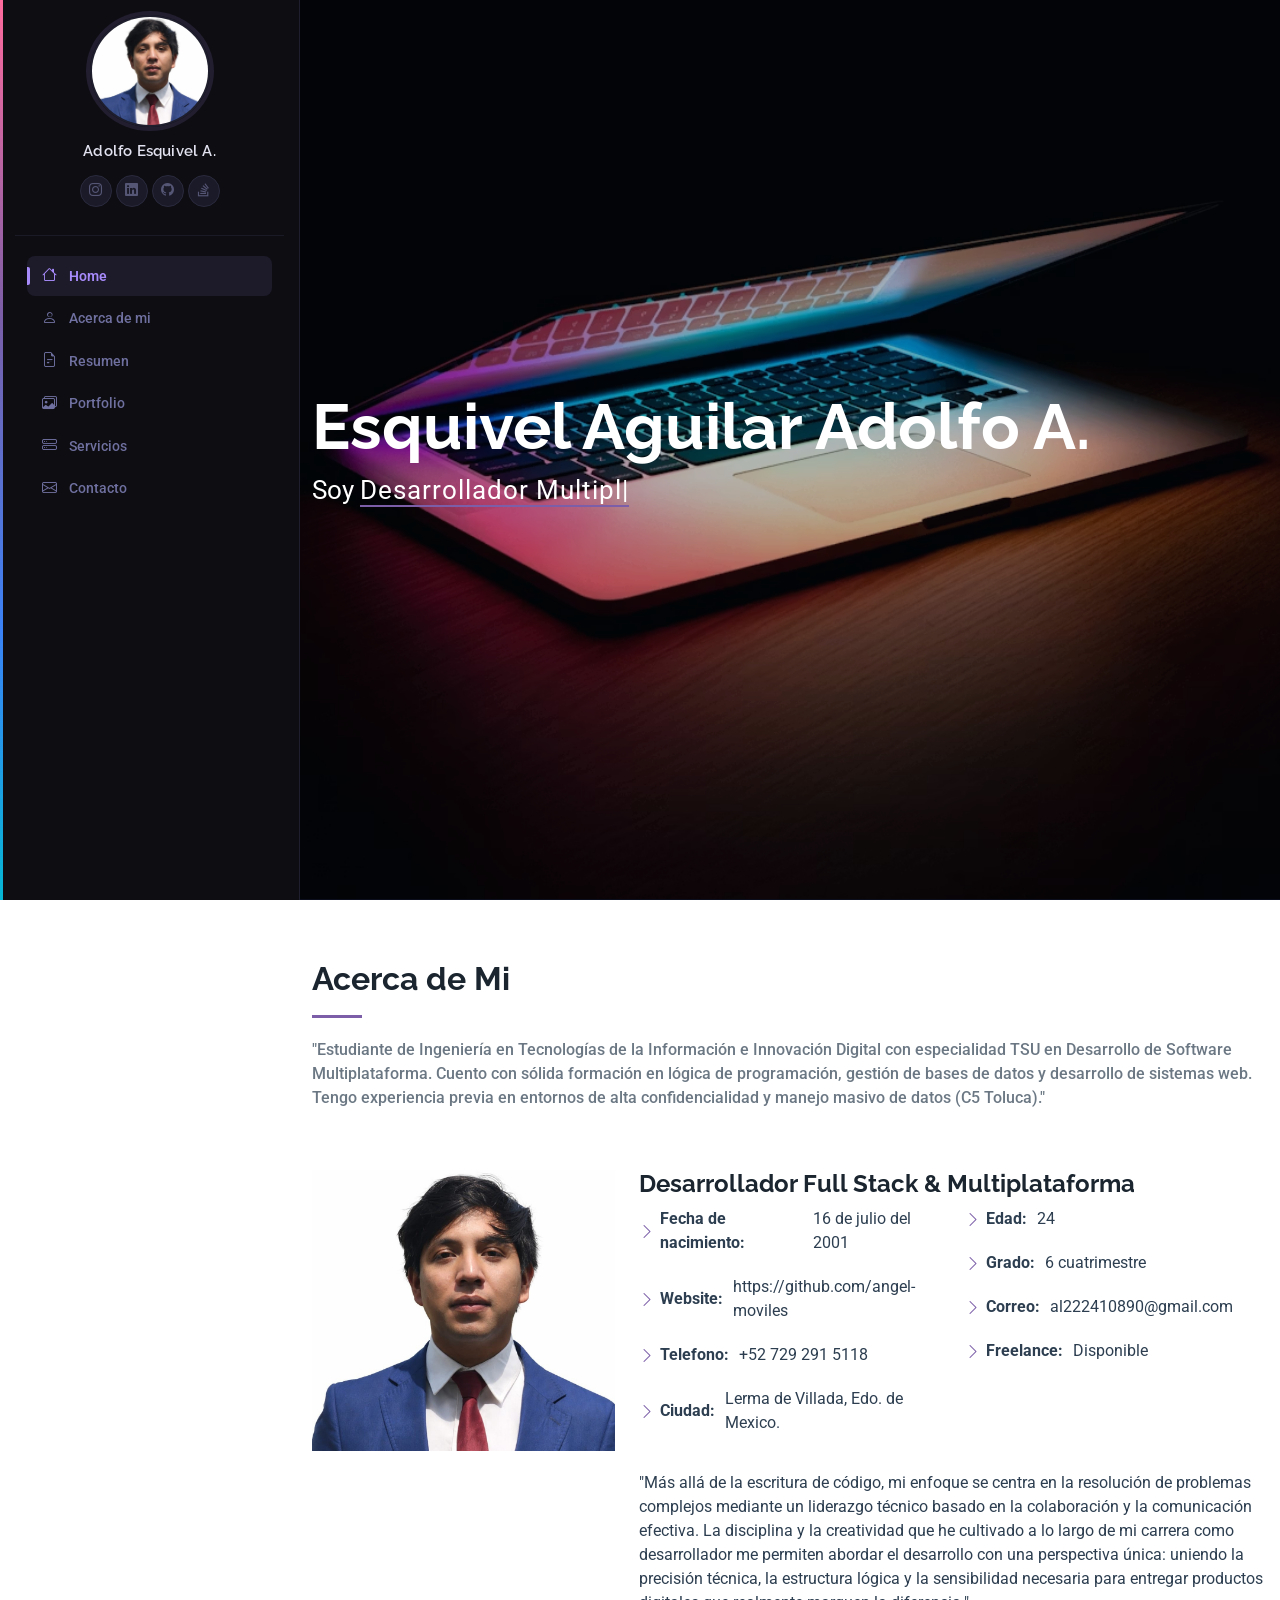
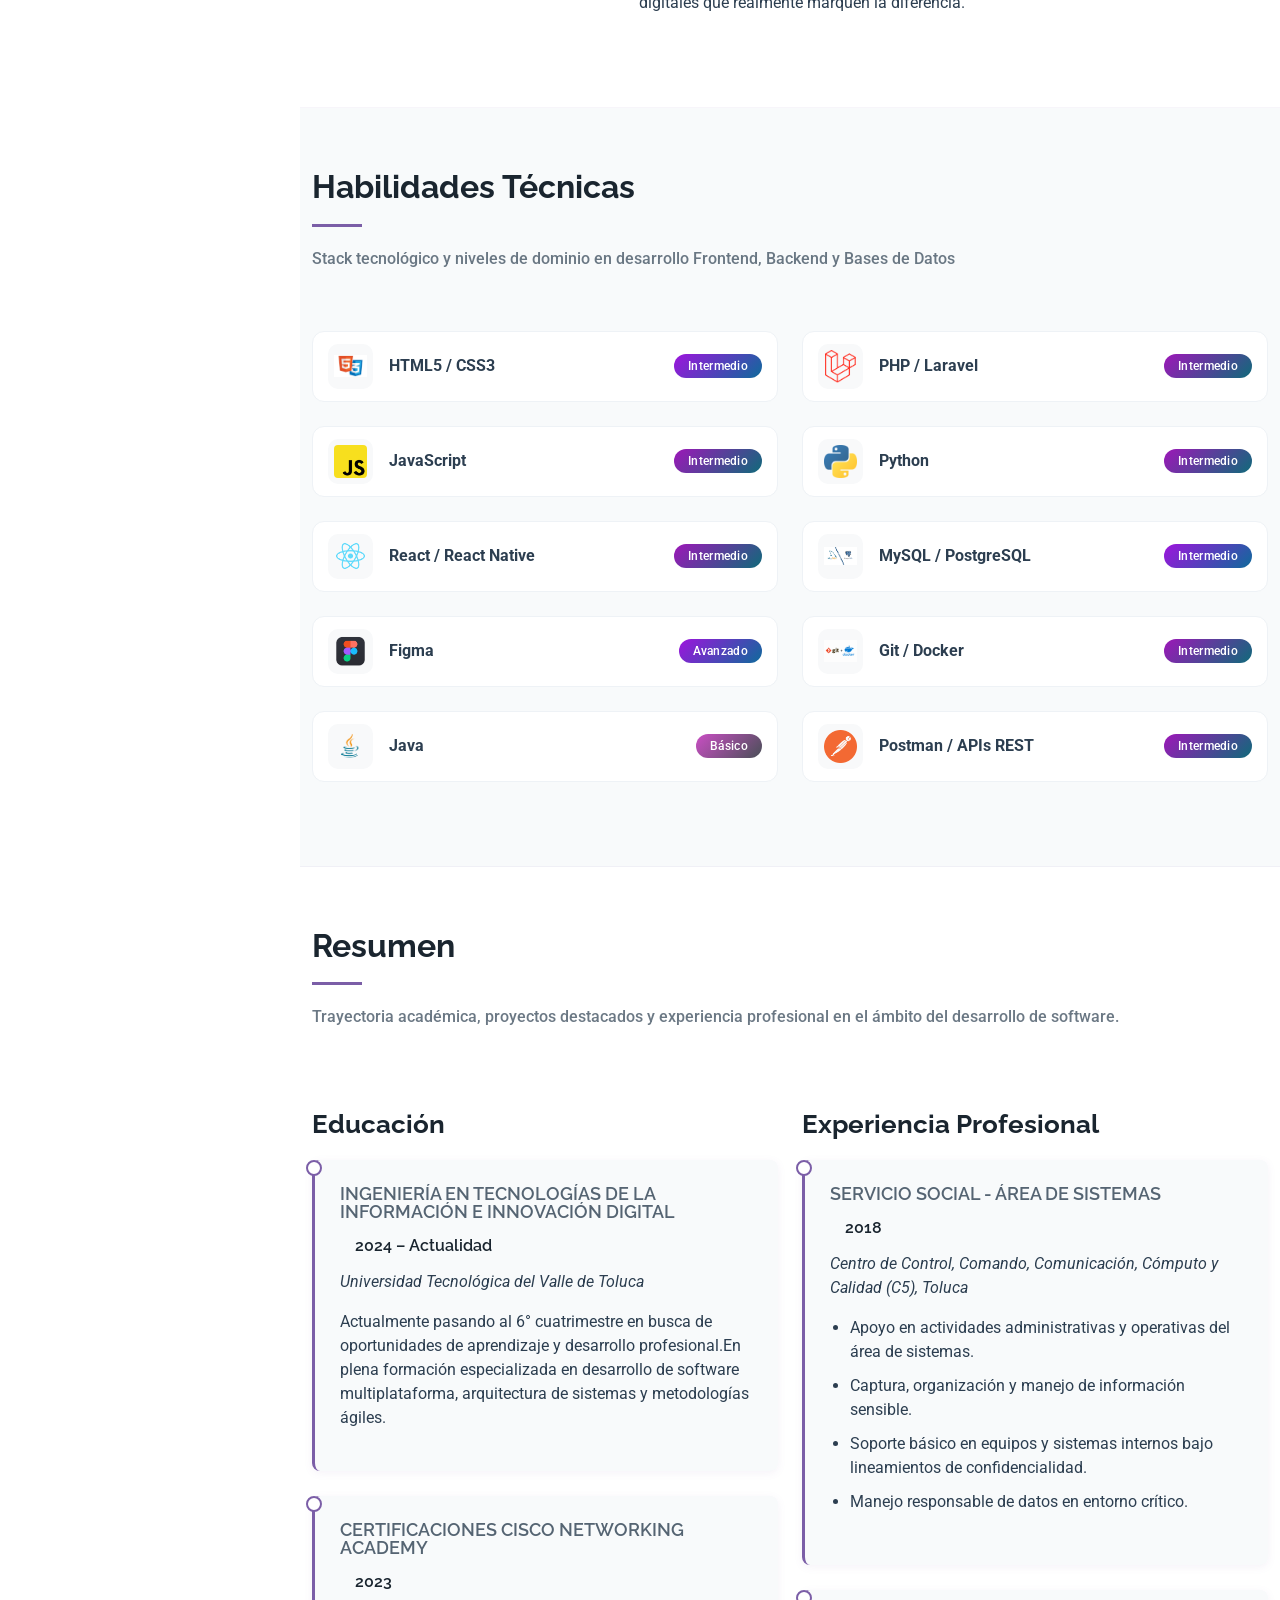
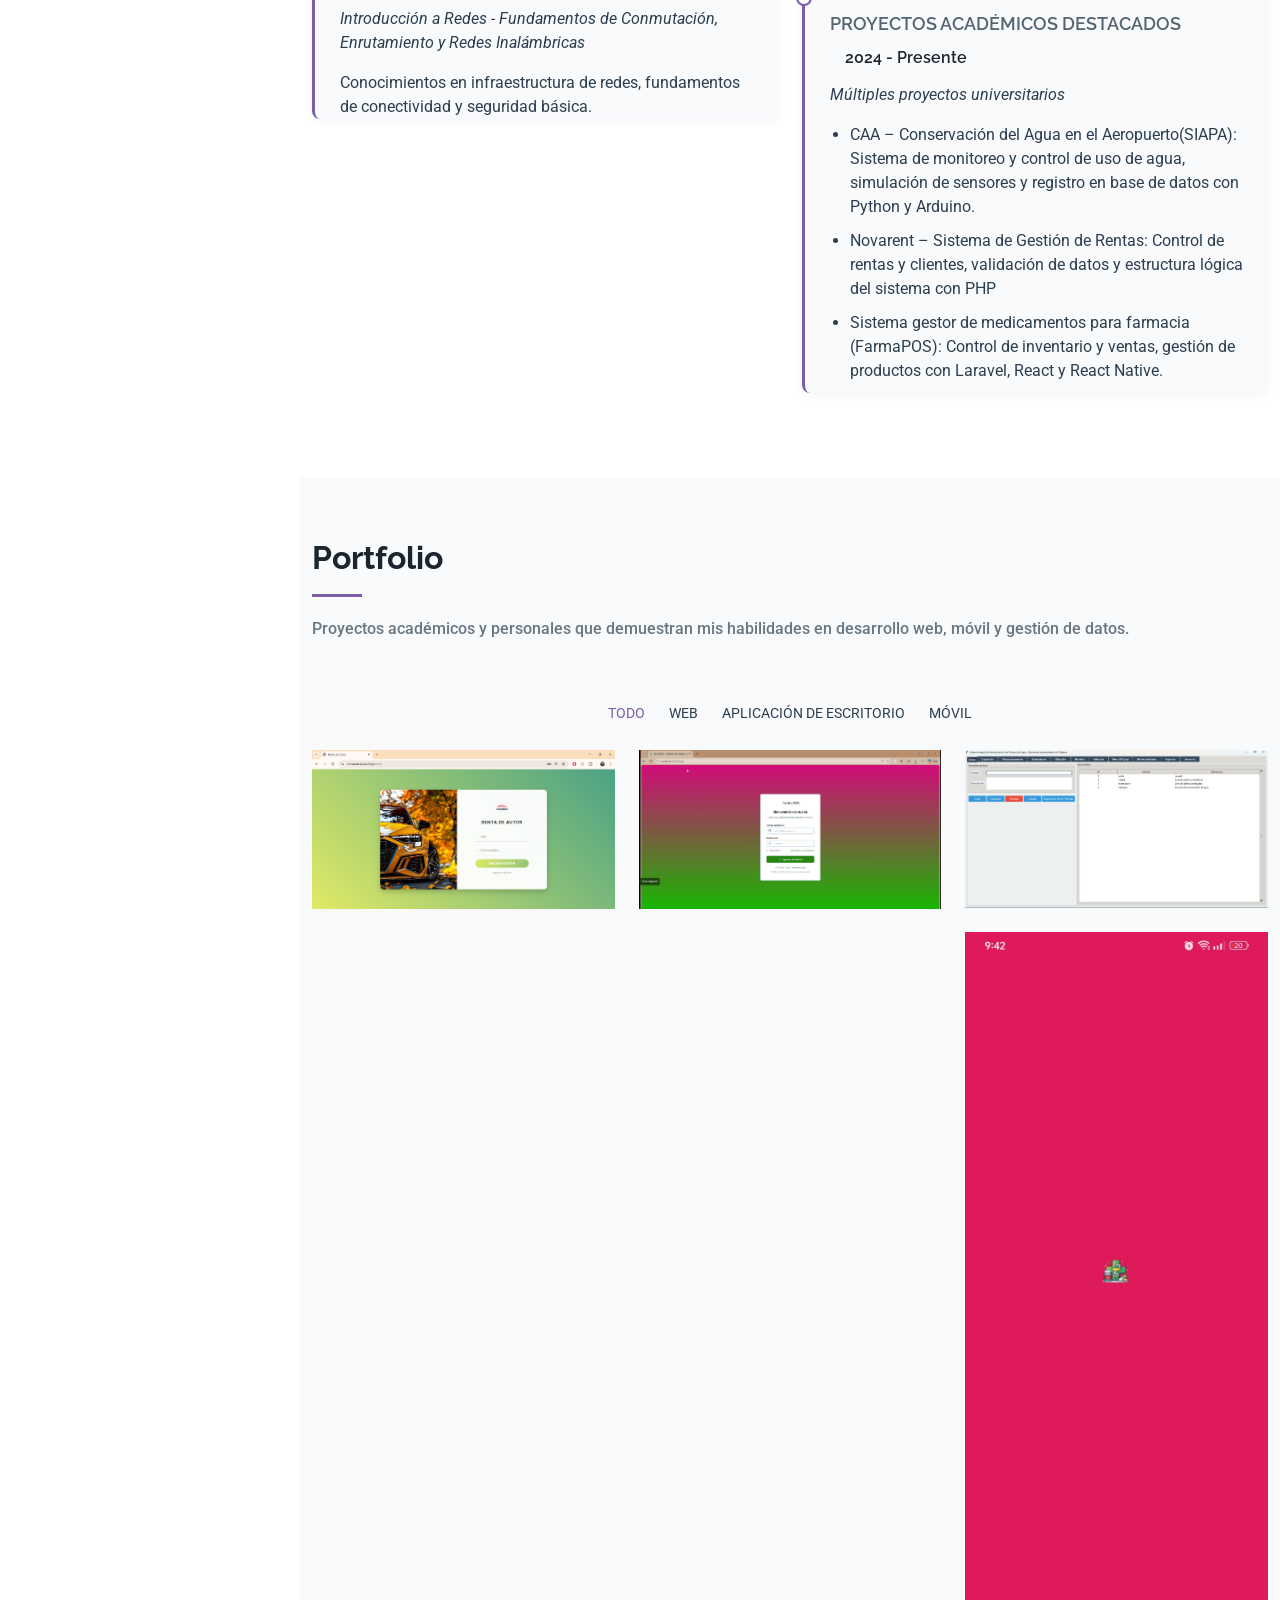
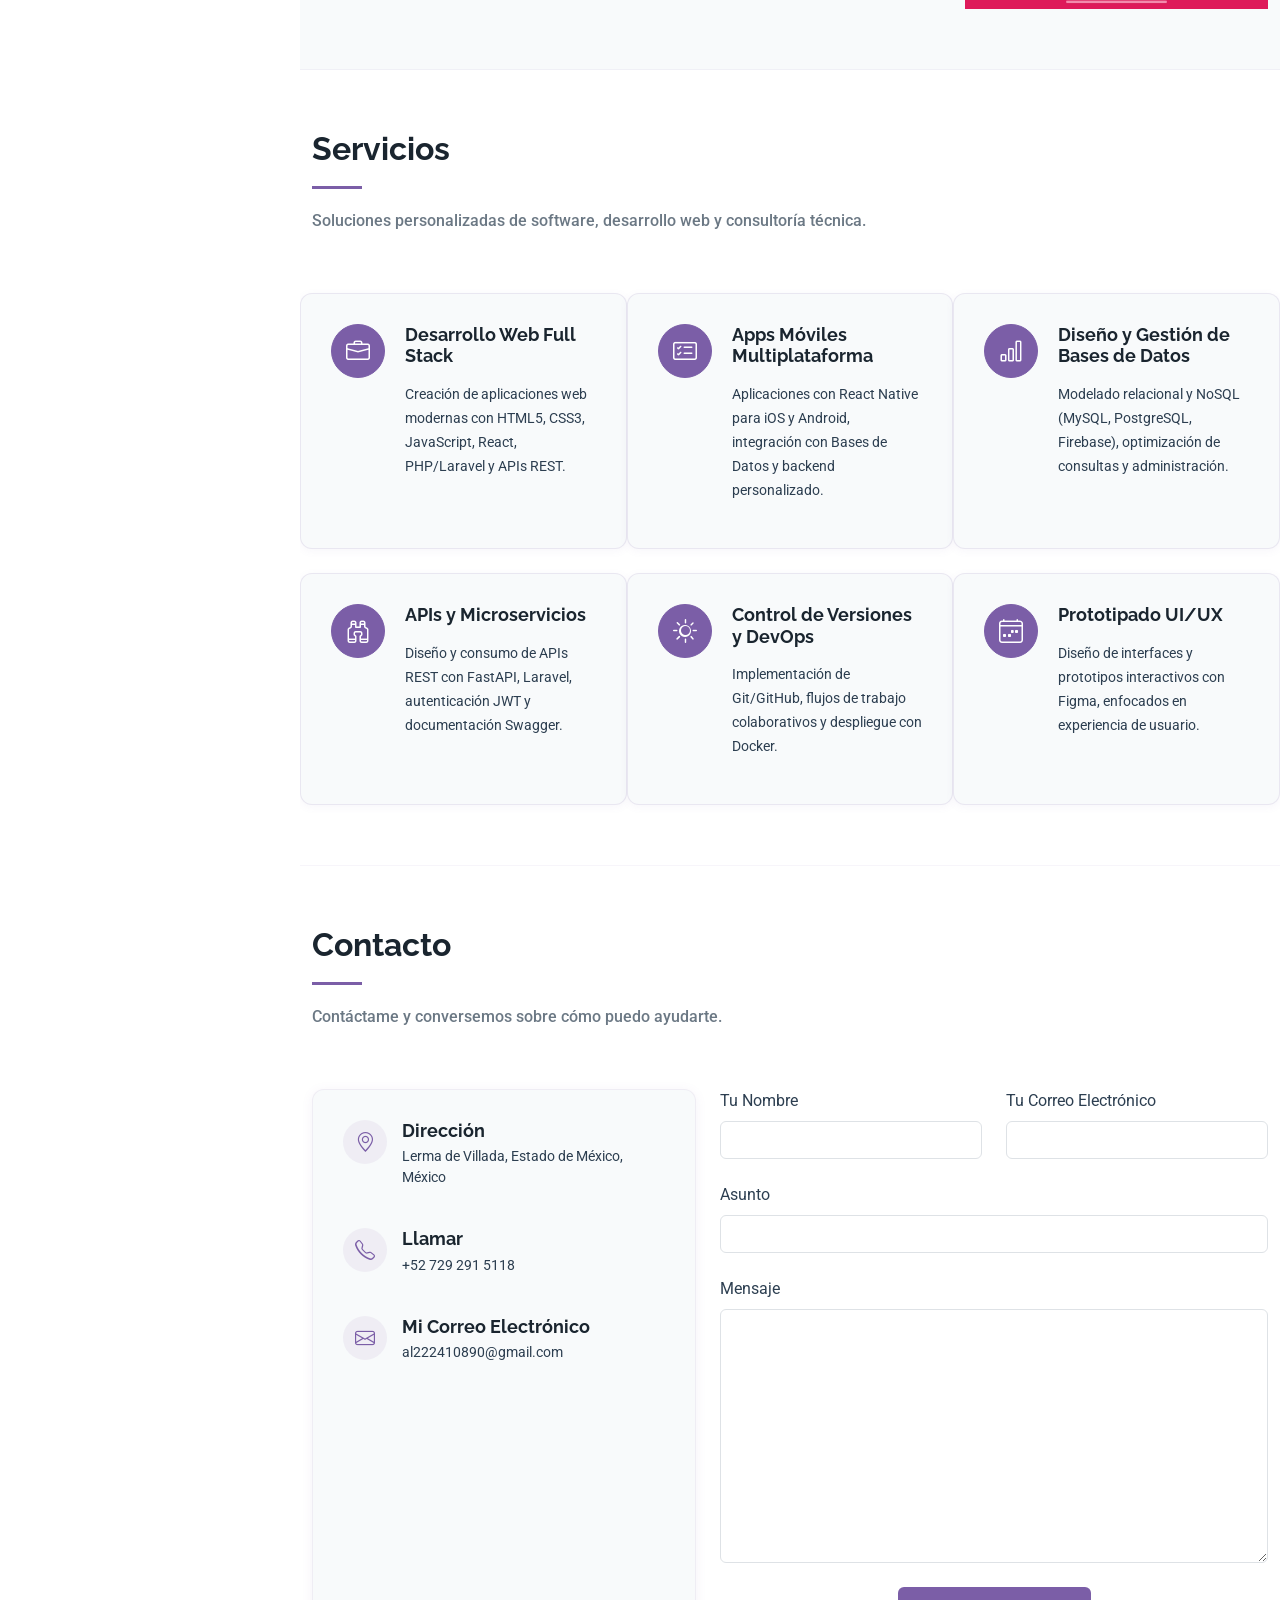
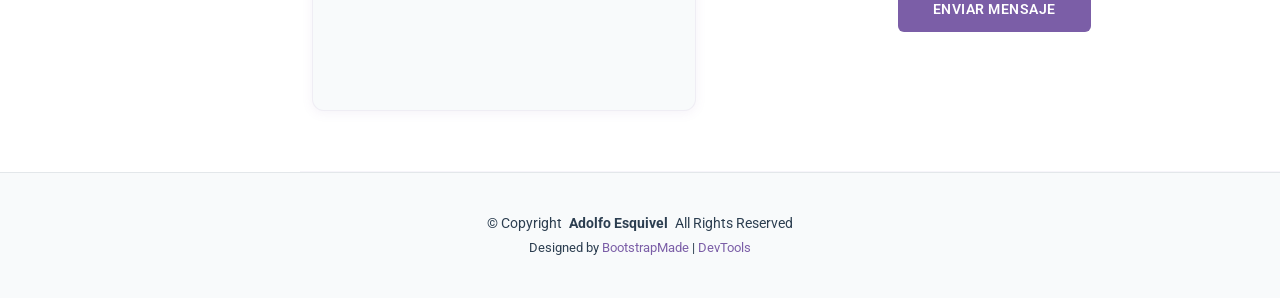
==== commit 31ad058b: "first commit" ====
--- a/iPortfolio/index.html
+++ b/iPortfolio/index.html
@@ -9,7 +9,7 @@
   <meta content="" name="keywords">
 
   <!-- Favicons -->
-  <link href="assets/img/favicon.png" rel="icon">
+  <link href="assets/img/image.png" rel="icon">
   <link href="assets/img/apple-touch-icon.png" rel="apple-touch-icon">
 
   <!-- Fonts -->
@@ -65,6 +65,7 @@
         <li><a href="#resume"><i class="bi bi-file-earmark-text navicon"></i> Resumen</a></li>
         <li><a href="#portfolio"><i class="bi bi-images navicon"></i> Portfolio</a></li>
         <li><a href="#services"><i class="bi bi-hdd-stack navicon"></i> Servicios</a></li>
+        <li><a href="#contact"><i class="bi bi-envelope navicon"></i> Contacto</a></li>
       </ul>
     </nav>
 
@@ -131,80 +132,114 @@
 
     
 
-    <!-- Skills Section -->
+   <!-- Habilidades Técnicas Section -->
     <section id="skills" class="skills section light-background">
 
       <!-- Section Title -->
       <div class="container section-title" data-aos="fade-up">
-        <h2>Skills</h2>
+        <h2>Habilidades Técnicas</h2>
         <p>Stack tecnológico y niveles de dominio en desarrollo Frontend, Backend y Bases de Datos</p>
       </div><!-- End Section Title -->
 
       <div class="container" data-aos="fade-up" data-aos-delay="100">
 
-        <div class="row skills-content skills-animation">
+        <div class="row skills-content">
 
           <div class="col-lg-6">
 
-            <div class="progress">
-              <span class="skill"><span>HTML5/CSS3</span> <i class="val">85%</i></span>
-              <div class="progress-bar-wrap">
-                <div class="progress-bar" role="progressbar" aria-valuenow="85" aria-valuemin="0" aria-valuemax="100"></div>
-              </div>
-            </div><!-- End Skills Item -->
-
-            <div class="progress">
-              <span class="skill"><span>JavaScript</span> <i class="val">70%</i></span>
-              <div class="progress-bar-wrap">
-                <div class="progress-bar" role="progressbar" aria-valuenow="70" aria-valuemin="0" aria-valuemax="100"></div>
-              </div>
-            </div><!-- End Skills Item -->
-
-            <div class="progress">
-              <span class="skill"><span>React / React Native</span> <i class="val">70%</i></span>
-              <div class="progress-bar-wrap">
-                <div class="progress-bar" role="progressbar" aria-valuenow="70" aria-valuemin="0" aria-valuemax="100"></div>
-              </div>
-            </div><!-- End Skills Item -->
-
-            <div class="progress">
-              <span class="skill"><span>Bootstrap / Figma</span> <i class="val">85%</i></span>
-              <div class="progress-bar-wrap">
-                <div class="progress-bar" role="progressbar" aria-valuenow="85" aria-valuemin="0" aria-valuemax="100"></div>
-              </div>
-            </div><!-- End Skills Item -->
+            <!-- HTML5/CSS3 -->
+            <div class="skill-item mb-4">
+              <div class="d-flex align-items-center gap-3">
+                <img src="assets/img/skills/html5-css3.png" alt="HTML5/CSS3" width="45" height="45" class="skill-icon">
+                <span class="skill-name fw-bold">HTML5 / CSS3</span>
+                <span class="skill-level ms-auto badge bg-primary">Intermedio</span>
+              </div>
+            </div>
+
+            <!-- JavaScript -->
+            <div class="skill-item mb-4">
+              <div class="d-flex align-items-center gap-3">
+                <img src="assets/img/skills/javascript.png" alt="JavaScript" width="45" height="45" class="skill-icon">
+                <span class="skill-name fw-bold">JavaScript</span>
+                <span class="skill-level ms-auto badge bg-info">Intermedio</span>
+              </div>
+            </div>
+
+            <!-- React / React Native -->
+            <div class="skill-item mb-4">
+              <div class="d-flex align-items-center gap-3">
+                <img src="assets/img/skills/react.png" alt="React" width="45" height="45" class="skill-icon">
+                <span class="skill-name fw-bold">React / React Native</span>
+                <span class="skill-level ms-auto badge bg-info">Intermedio</span>
+              </div>
+            </div>
+
+            <!-- Bootstrap / Figma -->
+            <div class="skill-item mb-4">
+              <div class="d-flex align-items-center gap-3">
+                <img src="assets/img/skills/figma.png" alt="Bootstrap/Figma" width="45" height="45" class="skill-icon">
+                <span class="skill-name fw-bold">Figma</span>
+                <span class="skill-level ms-auto badge bg-primary">Avanzado</span>
+              </div>
+            </div>
+
+            <!-- Java -->
+            <div class="skill-item mb-4">
+              <div class="d-flex align-items-center gap-3">
+                <img src="assets/img/skills/java.png" alt="Java" width="45" height="45" class="skill-icon">
+                <span class="skill-name fw-bold">Java</span>
+                <span class="skill-level ms-auto badge bg-secondary">Básico</span>
+              </div>
+            </div>
 
           </div>
 
           <div class="col-lg-6">
 
-            <div class="progress">
-              <span class="skill"><span>PHP / Laravel</span> <i class="val">70%</i></span>
-              <div class="progress-bar-wrap">
-                <div class="progress-bar" role="progressbar" aria-valuenow="70" aria-valuemin="0" aria-valuemax="100"></div>
-              </div>
-            </div><!-- End Skills Item -->
-
-            <div class="progress">
-              <span class="skill"><span>Python</span> <i class="val">75%</i></span>
-              <div class="progress-bar-wrap">
-                <div class="progress-bar" role="progressbar" aria-valuenow="75" aria-valuemin="0" aria-valuemax="100"></div>
-              </div>
-            </div><!-- End Skills Item -->
-
-            <div class="progress">
-              <span class="skill"><span>MySQL / PostgreSQL</span> <i class="val">80%</i></span>
-              <div class="progress-bar-wrap">
-                <div class="progress-bar" role="progressbar" aria-valuenow="80" aria-valuemin="0" aria-valuemax="100"></div>
-              </div>
-            </div><!-- End Skills Item -->
-
-            <div class="progress">
-              <span class="skill"><span>Git / Docker / APIs REST</span> <i class="val">75%</i></span>
-              <div class="progress-bar-wrap">
-                <div class="progress-bar" role="progressbar" aria-valuenow="75" aria-valuemin="0" aria-valuemax="100"></div>
-              </div>
-            </div><!-- End Skills Item -->
+            <!-- PHP / Laravel -->
+            <div class="skill-item mb-4">
+              <div class="d-flex align-items-center gap-3">
+                <img src="assets/img/skills/php-laravel.png" alt="PHP/Laravel" width="45" height="45" class="skill-icon">
+                <span class="skill-name fw-bold">PHP / Laravel</span>
+                <span class="skill-level ms-auto badge bg-info">Intermedio</span>
+              </div>
+            </div>
+
+            <!-- Python -->
+            <div class="skill-item mb-4">
+              <div class="d-flex align-items-center gap-3">
+                <img src="assets/img/skills/python.png" alt="Python" width="45" height="45" class="skill-icon">
+                <span class="skill-name fw-bold">Python</span>
+                <span class="skill-level ms-auto badge bg-info">Intermedio</span>
+              </div>
+            </div>
+
+            <!-- MySQL / PostgreSQL -->
+            <div class="skill-item mb-4">
+              <div class="d-flex align-items-center gap-3">
+                <img src="assets/img/skills/mysql-postgresql.png" alt="MySQL/PostgreSQL" width="45" height="45" class="skill-icon">
+                <span class="skill-name fw-bold">MySQL / PostgreSQL</span>
+                <span class="skill-level ms-auto badge bg-primary">Intermedio</span>
+              </div>
+            </div>
+
+            <!-- Git / Docker -->
+            <div class="skill-item mb-4">
+              <div class="d-flex align-items-center gap-3">
+                <img src="assets/img/skills/git-docker.png" alt="Git/Docker" width="45" height="45" class="skill-icon">
+                <span class="skill-name fw-bold">Git / Docker</span>
+                <span class="skill-level ms-auto badge bg-info">Intermedio</span>
+              </div>
+            </div>
+
+            <!-- Postman / APIs REST -->
+            <div class="skill-item mb-4">
+              <div class="d-flex align-items-center gap-3">
+                <img src="assets/img/skills/postman.png" alt="Postman/APIs REST" width="45" height="45" class="skill-icon">
+                <span class="skill-name fw-bold">Postman / APIs REST</span>
+                <span class="skill-level ms-auto badge bg-info">Intermedio</span>
+              </div>
+            </div>
 
           </div>
 
@@ -212,7 +247,7 @@
 
       </div>
 
-    </section><!-- /Skills Section -->
+    </section><!-- /Habilidades Técnicas Section -->
 
     <!-- Resume Section -->
     <section id="resume" class="resume section">
@@ -265,9 +300,9 @@
               <h5>2024 - Presente</h5>
               <p><em>Múltiples proyectos universitarios</em></p>
               <ul>
-                <li>CAA – Conservación del Agua en el Aeropuerto: Sistema de monitoreo y control de uso de agua, simulación de sensores y registro en base de datos.</li>
-                <li>Novarent – Sistema de Gestión de Rentas: Control de rentas y clientes, validación de datos y estructura lógica del sistema.</li>
-                <li>Sistema de Farmacia: Control de inventario y ventas, gestión de productos con MySQL.</li>
+                <li>CAA – Conservación del Agua en el Aeropuerto(SIAPA): Sistema de monitoreo y control de uso de agua, simulación de sensores y registro en base de datos con Python y Arduino.</li>
+                <li>Novarent – Sistema de Gestión de Rentas: Control de rentas y clientes, validación de datos y estructura lógica del sistema con PHP </li>
+                <li>Sistema gestor de medicamentos para farmacia (FarmaPOS): Control de inventario y ventas, gestión de productos con Laravel, React y React Native.</li>
               </ul>
             </div><!-- Edn Resume Item -->
 
@@ -293,7 +328,7 @@
         <div class="isotope-layout" data-default-filter="*" data-layout="masonry" data-sort="original-order">
 
           <ul class="portfolio-filters isotope-filters" data-aos="fade-up" data-aos-delay="100">
-            <li data-filter="*" class="filter-active">All</li>
+            <li data-filter="*" class="filter-active">Todo</li>
             <li data-filter=".filter-web">Web</li>
             <li data-filter=".filter-branding">Aplicación de Escritorio</li>
             <li data-filter=".filter-books">Móvil</li>
@@ -306,12 +341,12 @@
                 <img src="assets/img/portfolio/Novarent.png" class="img-fluid" alt="">
                 <div class="portfolio-info">
                   <h4>Novarent</h4>
-                  <p>Sistema de Gestión de Rentas</p>
+                  <p>Sistema de Gestión de Rentas para Autos</p>
                   <a href="assets/img/portfolio/Novarent.png" title="Novarent" data-gallery="portfolio-gallery-app" class="glightbox preview-link"><i class="bi bi-zoom-in"></i></a>
                   <a href="#" title="More Details" class="details-link" value="Open1" onclick="Open1()"><i class="bi bi-link-45deg"></i></a>
                   <script>
                     function Open1() {
-                      window.open("https://novarent.space", "_blank");
+                      window.open("https://novarent.space/login.php", "_blank");
                     }
                   </script>
                 </div>
@@ -322,26 +357,21 @@
               <div class="portfolio-content h-100">
                 <img src="assets/img/portfolio/FarmaPOS.png" class="img-fluid" alt="">
                 <div class="portfolio-info">
-                  <h4>Sistema de Farmacia</h4>
-                  <p>Control de inventario y ventas en Laravel y React</p>
+                  <h4>Sistema gestor de medicamentos para farmacia (FarmaPOS)</h4>
+                  <p>Sistema de control de inventario y ventas en Laravel y React</p>
                   <a href="assets/img/portfolio/FarmaPOS.png" title="Sistema de Farmacia" data-gallery="portfolio-gallery-product" class="glightbox preview-link"><i class="bi bi-zoom-in"></i></a>
-                  <a href="#" title="More Details" class="details-link" value ="Open" onclick="Open()"><i class="bi bi-link-45deg"></i></a>
-                  <script>
-                    function Open() {
-                      window.open("https://iabsoftwarestudio.utvt.cloud/login", "_blank");
-                    }
-                  </script>
+                  <a href="portfolio-details3.html" title="More Details" class="details-link"><i class="bi bi-link-45deg"></i></a>
                 </div>
               </div>
             </div><!-- End Portfolio Item -->
 
             <div class="col-lg-4 col-md-6 portfolio-item isotope-item filter-branding">
               <div class="portfolio-content h-100">
-                <img src="assets/img/portfolio/CAA.png" class="img-fluid" alt="">
+                <img src="assets/img/siapa/image1.png" class="img-fluid" alt="">
                 <div class="portfolio-info">
                   <h4>CAA</h4>
-                  <p>Conservación del Agua en el Aeropuerto</p>
-                  <a href="assets/img/portfolio/CAA.png" title="CAA" data-gallery="portfolio-gallery-branding" class="glightbox preview-link"><i class="bi bi-zoom-in"></i></a>
+                  <p> Sistema Integral de Administración del Proceso del Agua</p>
+                  <a href="assets/img/portfolio/image1.png" title="CAA" data-gallery="portfolio-gallery-branding" class="glightbox preview-link"><i class="bi bi-zoom-in"></i></a>
                   <a href="portfolio-details.html" title="More Details" class="details-link"><i class="bi bi-link-45deg"></i></a>
                 </div>
               </div>
@@ -349,11 +379,11 @@
 
             <div class="col-lg-4 col-md-6 portfolio-item isotope-item filter-books">
               <div class="portfolio-content h-100">
-                <img src="assets/img/portfolio/xdd.png" class="img-fluid" alt="">
+                <img src="assets/img/portfolio/image8.png" class="img-fluid" alt="">
                 <div class="portfolio-info">
                   <h4>App</h4>
-                  <p>Prototipo con React Native</p>
-                  <a href="assets/img/portfolio/xdd.png" title="App Multiplataforma" data-gallery="portfolio-gallery-book" class="glightbox preview-link"><i class="bi bi-zoom-in"></i></a>
+                  <p>Aplicación android para gestión de inventario y venta para farmacias</p>
+                  <a href="assets/img/portfolio/image8.png" title="App FarmaPOS" data-gallery="portfolio-gallery-book" class="glightbox preview-link"><i class="bi bi-zoom-in"></i></a>
                   <a href="portfolio-details2.html" title="More Details" class="details-link"><i class="bi bi-link-45deg"></i></a>
                 </div>
               </div>
@@ -391,7 +421,7 @@
             <div class="icon flex-shrink-0"><i class="bi bi-card-checklist"></i></div>
             <div>
               <h4 class="title"><a href="#" class="stretched-link">Apps Móviles Multiplataforma</a></h4>
-              <p class="description">Aplicaciones con React Native para iOS y Android, integración con Firebase y backend personalizado.</p>
+              <p class="description">Aplicaciones con React Native para iOS y Android, integración con Bases de Datos y backend personalizado.</p>
             </div>
           </div><!-- End Service Item -->
 
@@ -432,6 +462,130 @@
       </div>
 
     </section><!-- /Services Section -->
+    <!-- Contact Section -->
+    <section id="contact" class="contact section">
+
+      <!-- Section Title -->
+      <div class="container section-title" data-aos="fade-up">
+        <h2>Contacto</h2>
+        <p>Contáctame y conversemos sobre cómo puedo ayudarte.</p>
+      </div><!-- End Section Title -->
+
+      <div class="container" data-aos="fade-up" data-aos-delay="100">
+
+        <div class="row gy-4">
+
+          <div class="col-lg-5">
+
+            <div class="info-wrap">
+              <div class="info-item d-flex" data-aos="fade-up" data-aos-delay="200">
+                <i class="bi bi-geo-alt flex-shrink-0"></i>
+                <div>
+                  <h3>Dirección</h3>
+                  <p>Lerma de Villada, Estado de México, México</p>
+                </div>
+              </div><!-- End Info Item -->
+
+              <div class="info-item d-flex" data-aos="fade-up" data-aos-delay="300">
+                <i class="bi bi-telephone flex-shrink-0"></i>
+                <div>
+                  <h3>Llamar</h3>
+                  <p>+52 729 291 5118</p>
+                </div>
+              </div><!-- End Info Item -->
+
+              <div class="info-item d-flex" data-aos="fade-up" data-aos-delay="400">
+                <i class="bi bi-envelope flex-shrink-0"></i>
+                <div>
+                  <h3>Mi Correo Electrónico</h3>
+                  <p>al222410890@gmail.com</p>
+                </div>
+              </div><!-- End Info Item -->
+
+              <iframe src="https://www.google.com/maps/embed?pb=!1m18!1m12!1m3!1d3762.5643457303514!2d-99.51990318505373!3d19.42463224627587!2m3!1f0!2f0!3f0!3m2!1i1024!2i768!4f13.1!3m3!1m2!1s0x85d272ce1fd4dee7%3A0xb8e93f35b8e7cc6!2sLerma%20de%20Villada%2C%20M%C3%A9x.!5e0!3m2!1ses!2smx!4v1689784156823!5m2!1ses!2smx" frameborder="0" style="border:0; width: 100%; height: 270px;" allowfullscreen="" loading="lazy" referrerpolicy="no-referrer-when-downgrade"></iframe>
+            </div>
+          </div>
+
+          <div class="col-lg-7">
+            <form action="https://formspree.io/f/mgodakyn" method="POST" class="contact-form" data-aos="fade-up" data-aos-delay="200">
+                <div class="row gy-4">
+
+                    <div class="col-md-6">
+                        <label for="name-field" class="pb-2">Tu Nombre</label>
+                        <input type="text" name="name" id="name-field" class="form-control" required>
+                    </div>
+
+                    <div class="col-md-6">
+                        <label for="email-field" class="pb-2">Tu Correo Electrónico</label>
+                        <input type="email" class="form-control" name="email" id="email-field" required>
+                    </div>
+
+                    <div class="col-md-12">
+                        <label for="subject-field" class="pb-2">Asunto</label>
+                        <input type="text" class="form-control" name="subject" id="subject-field" required>
+                    </div>
+
+                    <div class="col-md-12">
+                        <label for="message-field" class="pb-2">Mensaje</label>
+                        <textarea class="form-control" name="message" rows="10" id="message-field" required></textarea>
+                    </div>
+
+                    <div class="col-md-12 text-center">
+                        <div class="loading" style="display: none;">Loading...</div>
+                        <div class="error-message" style="display: none; color: red;"></div>
+                        <div class="sent-message" style="display: none; color: green;">Tu mensaje ha sido enviado. ¡Gracias!</div>
+                        <button type="submit" class="btn btn-primary contact-btn">Enviar Mensaje</button>
+                    </div>
+
+                </div>
+            </form>
+
+            <script>
+                const form = document.querySelector('form[action="https://formspree.io/f/mgodakyn"]');
+                const loading = document.querySelector('.loading');
+                const errorMsg = document.querySelector('.error-message');
+                const successMsg = document.querySelector('.sent-message');
+
+                form.addEventListener('submit', async (e) => {
+                    e.preventDefault();
+
+                    // Mostrar loading
+                    loading.style.display = 'block';
+                    errorMsg.style.display = 'none';
+                    successMsg.style.display = 'none';
+
+                    try {
+                        const response = await fetch(form.action, {
+                            method: 'POST',
+                            body: new FormData(form),
+                            headers: {
+                                'Accept': 'application/json'
+                            }
+                        });
+
+                        if (response.ok) {
+                            successMsg.style.display = 'block';
+                            form.reset();
+                        } else {
+                            const data = await response.json();
+                            errorMsg.textContent = data.error || 'Oops! Algo salió mal.';
+                            errorMsg.style.display = 'block';
+                        }
+                    } catch (error) {
+                        errorMsg.textContent = 'Error de conexión. Intenta de nuevo.';
+                        errorMsg.style.display = 'block';
+                    } finally {
+                        loading.style.display = 'none';
+                    }
+                });
+            </script>
+          </div><!-- End Contact Form -->
+
+        </div>
+
+      </div>
+
+    </section><!-- /Contact Section -->
 
 
   </main>
@@ -450,6 +604,7 @@
         Designed by <a href="https://bootstrapmade.com/">BootstrapMade</a> | <a href="https://bootstrapmade.com/tools/">DevTools</a>
       </div>
     </div>
+    
 
   </footer>
 
--- a/iPortfolio/assets/css/main.css
+++ b/iPortfolio/assets/css/main.css
@@ -1243,6 +1243,32 @@
   box-shadow: 0 4px 12px rgba(123, 94, 167, 0.3);
 }
 
+/* Contact Button Styles */
+.contact-btn {
+  color: var(--contrast-color);
+  background: var(--accent-color);
+  border: none;
+  padding: 12px 35px;
+  transition: all 0.4s ease;
+  border-radius: 6px;
+  font-weight: 600;
+  letter-spacing: 0.5px;
+  cursor: pointer;
+  text-transform: uppercase;
+  font-size: 14px;
+}
+
+.contact-btn:hover {
+  background: color-mix(in srgb, var(--accent-color), transparent 15%);
+  transform: translateY(-2px);
+  box-shadow: 0 4px 12px rgba(123, 94, 167, 0.3);
+}
+
+.contact-btn:active {
+  transform: translateY(0);
+  box-shadow: 0 2px 6px rgba(123, 94, 167, 0.3);
+}
+
 /*--------------------------------------------------------------
 # Portfolio Details Section
 --------------------------------------------------------------*/
@@ -1374,4 +1400,85 @@
 --------------------------------------------------------------*/
 .starter-section {
   /* Add your styles here */
+}
+/* Estilos para la sección de habilidades técnicas */
+.skills-content {
+    display: flex;
+    flex-wrap: wrap;
+}
+
+.skill-item {
+    padding: 12px 15px;
+    background: #fff;
+    border-radius: 12px;
+    transition: all 0.3s ease;
+    border: 1px solid #eef2f6;
+}
+
+.skill-item:hover {
+    transform: translateX(8px);
+    border-color: #9d14dd;
+    box-shadow: 0 5px 15px rgba(0, 0, 0, 0.05);
+}
+
+.skill-icon {
+    object-fit: contain;
+    border-radius: 10px;
+    background-color: #f8f9fa;
+    padding: 6px;
+    transition: transform 0.3s ease;
+}
+
+.skill-item:hover .skill-icon {
+    transform: scale(1.05);
+}
+
+.skill-name {
+    font-size: 1rem;
+    color: #2c3e50;
+    min-width: 160px;
+}
+
+.badge {
+    font-size: 0.75rem;
+    padding: 6px 14px;
+    border-radius: 30px;
+    font-weight: 500;
+    letter-spacing: 0.3px;
+}
+
+.badge.bg-primary {
+    background: linear-gradient(135deg, #9d14dd 0%, #0e6b9b 100%) !important;
+    color: white;
+}
+
+.badge.bg-info {
+    background: linear-gradient(135deg, #9d17b8 0%, #0f6b7a 100%) !important;
+    color: white;
+}
+
+.badge.bg-secondary {
+    background: linear-gradient(135deg, #ca4ec4 0%, #495057 100%) !important;
+    color: white;
+}
+
+@media (max-width: 768px) {
+    .skill-item .d-flex {
+        flex-wrap: wrap;
+        gap: 10px;
+    }
+    
+    .skill-level {
+        margin-left: 0 !important;
+        margin-top: 5px;
+    }
+    
+    .skill-name {
+        min-width: auto;
+        flex: 1;
+    }
+    
+    .skill-item {
+        padding: 12px;
+    }
 }
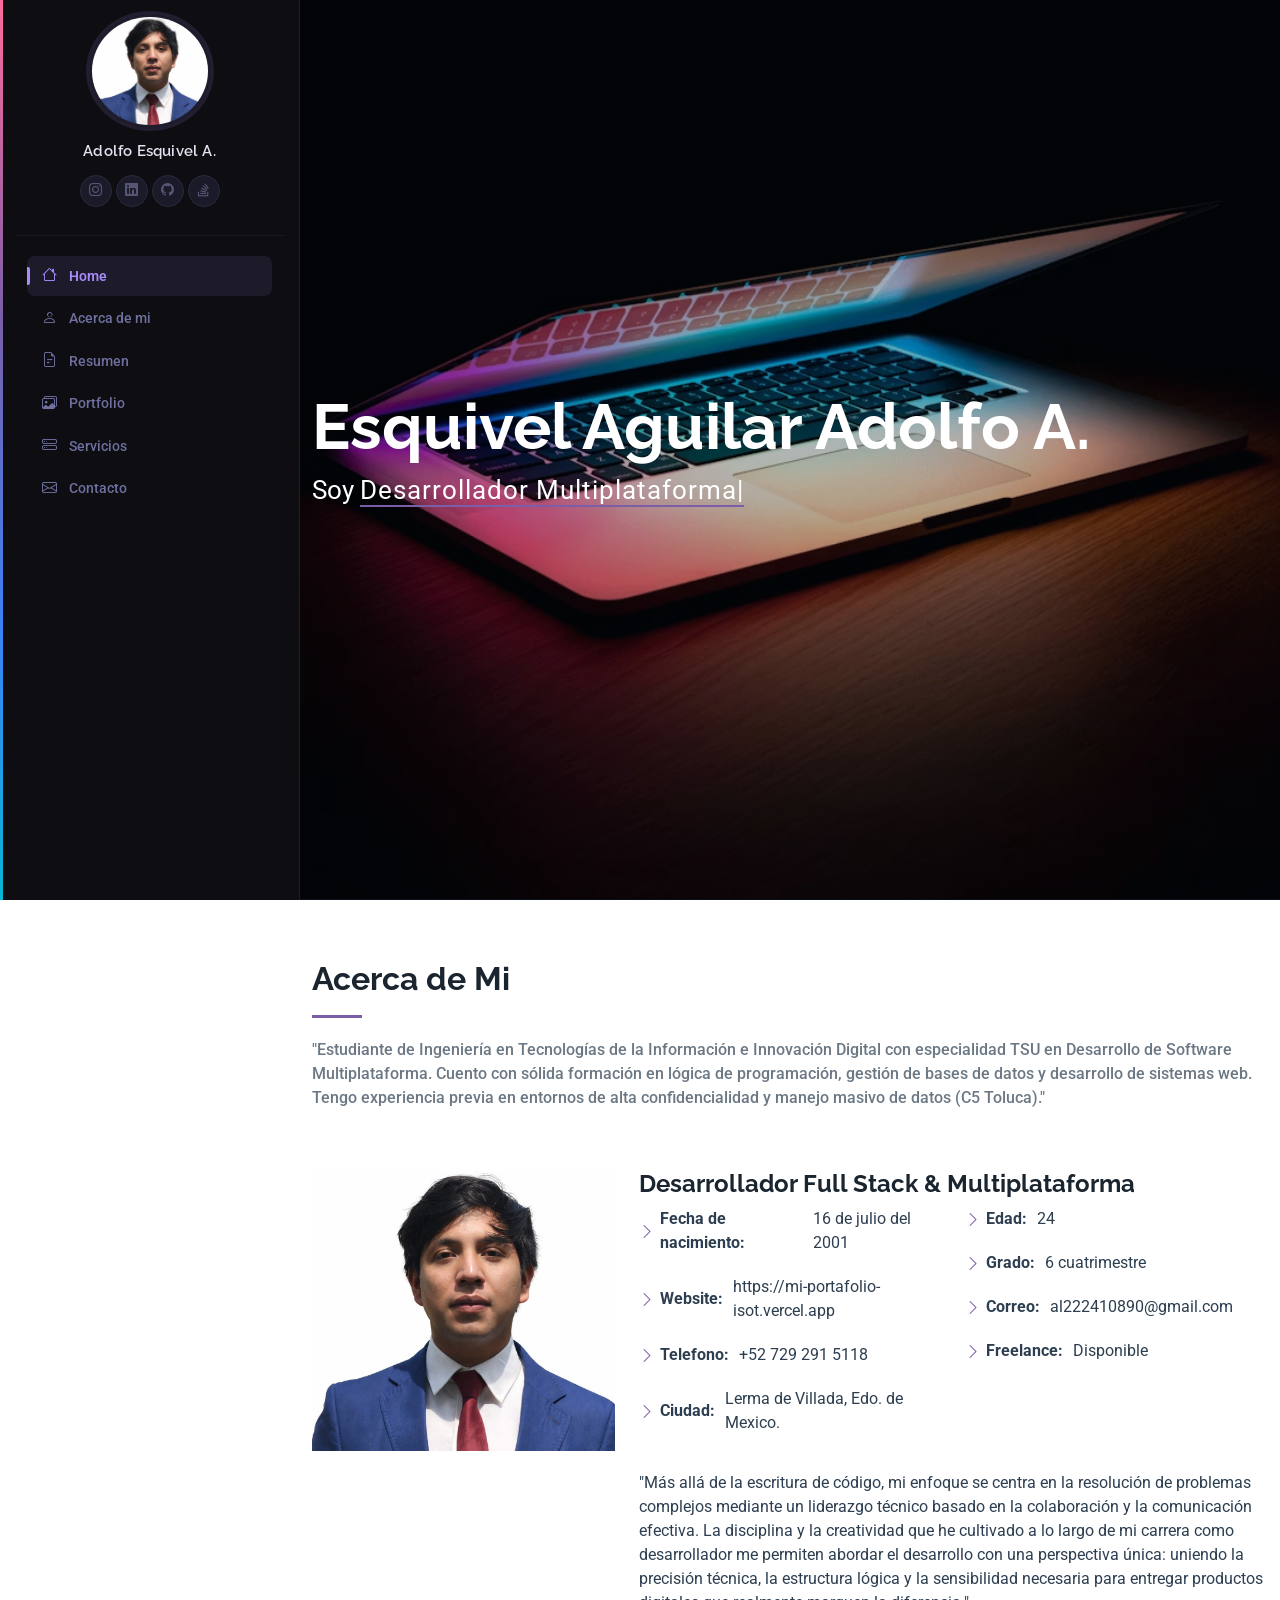
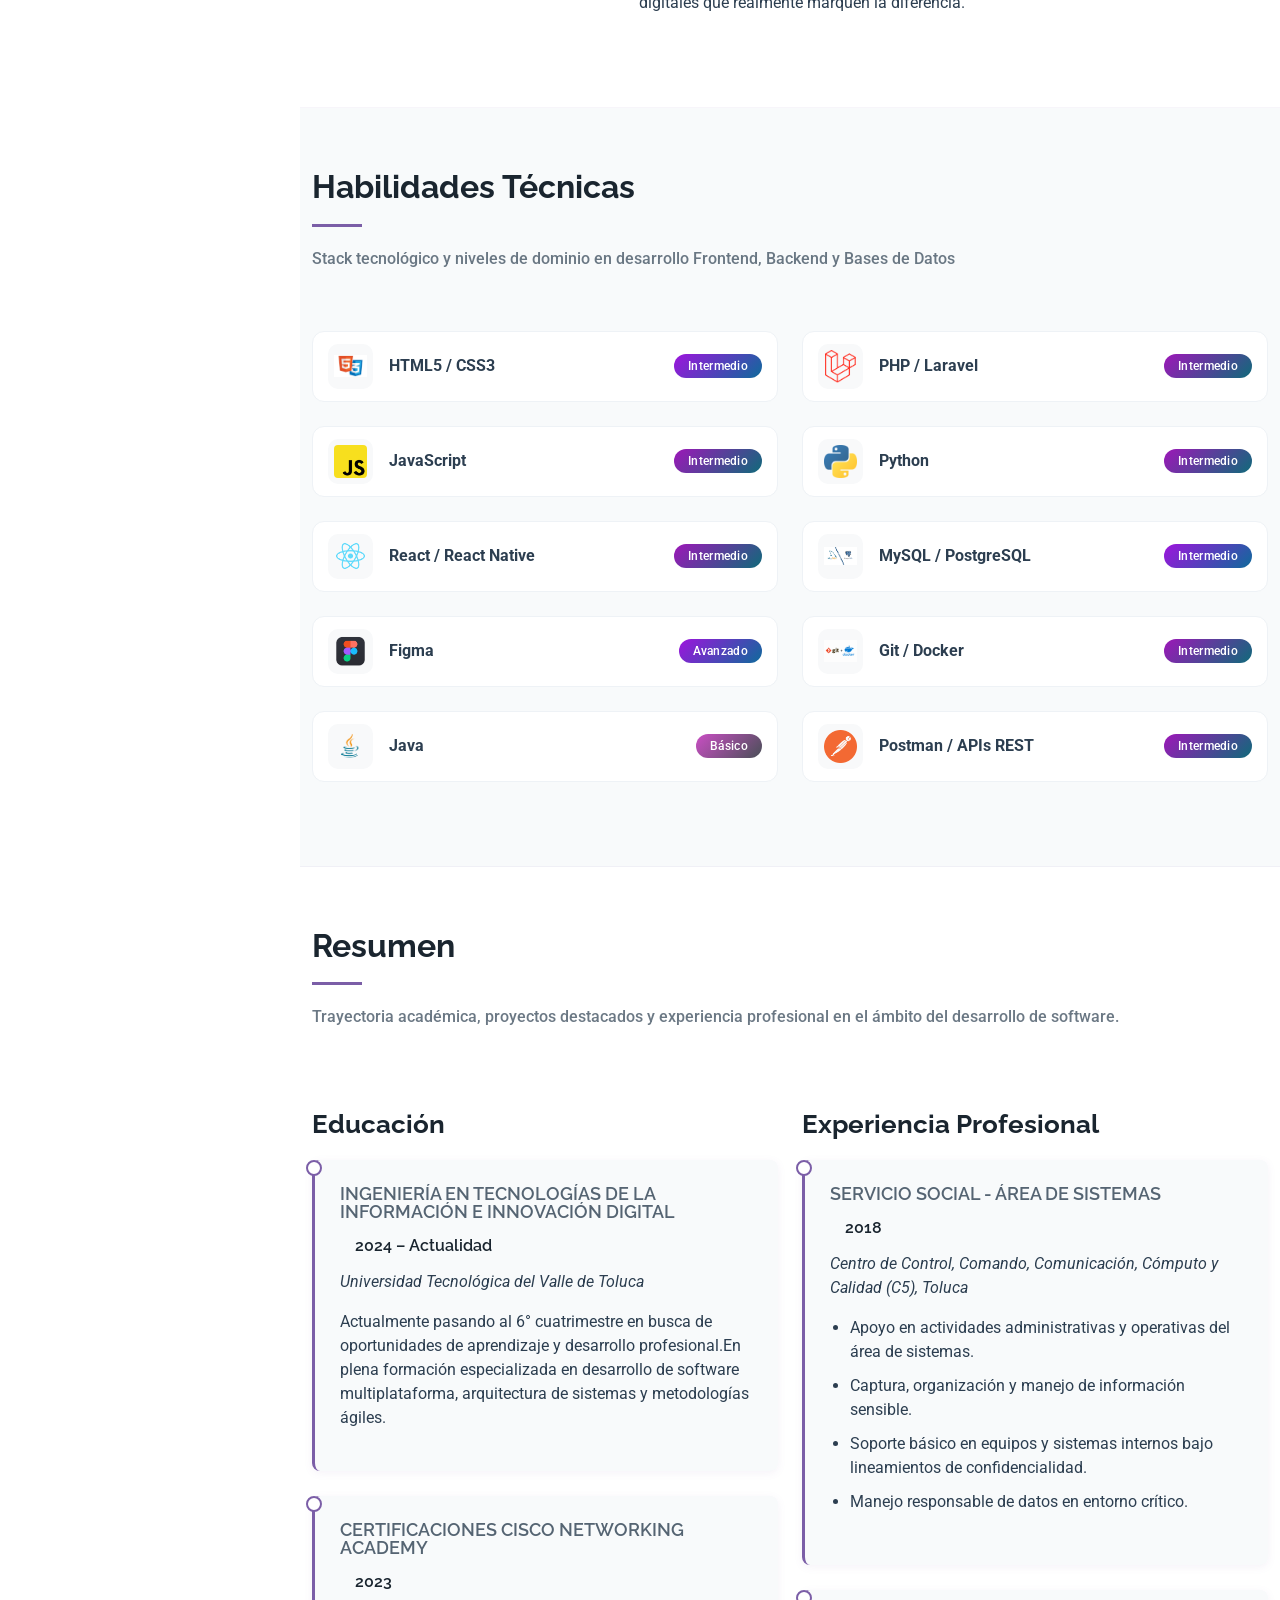
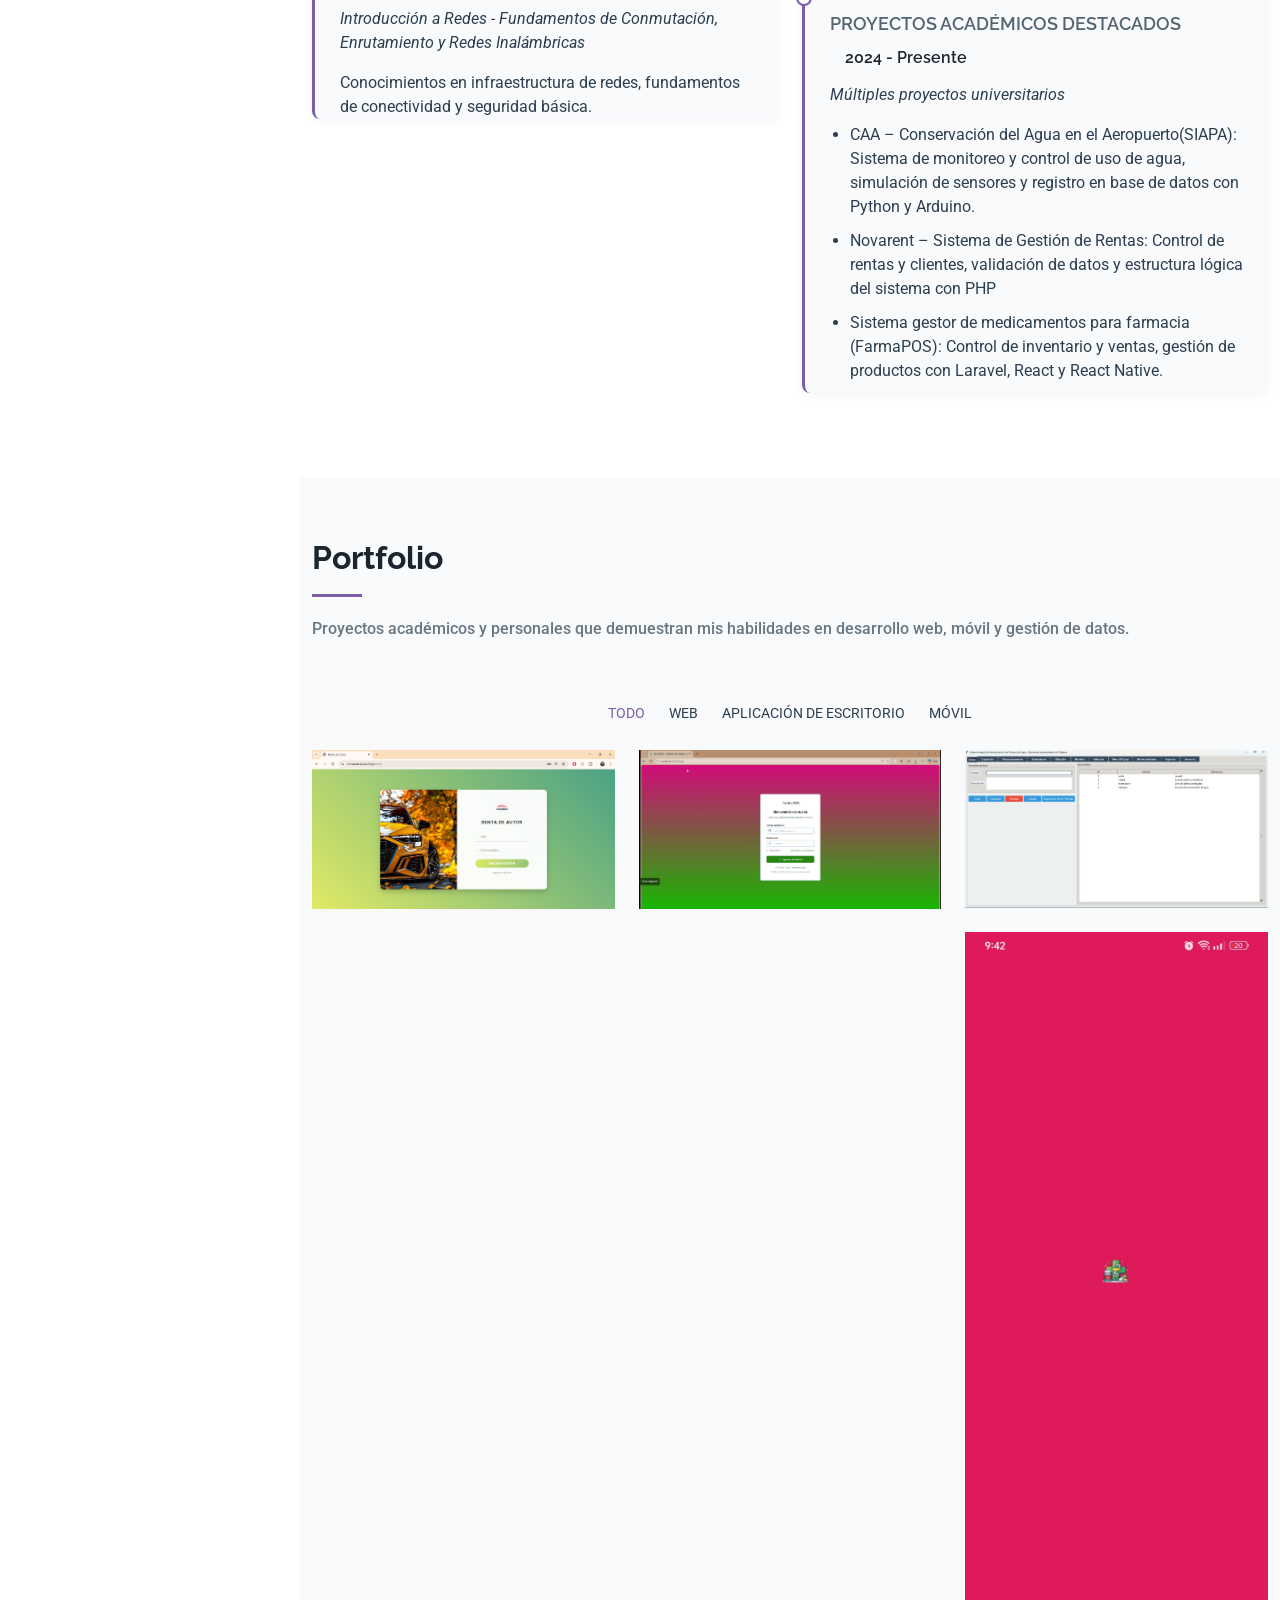
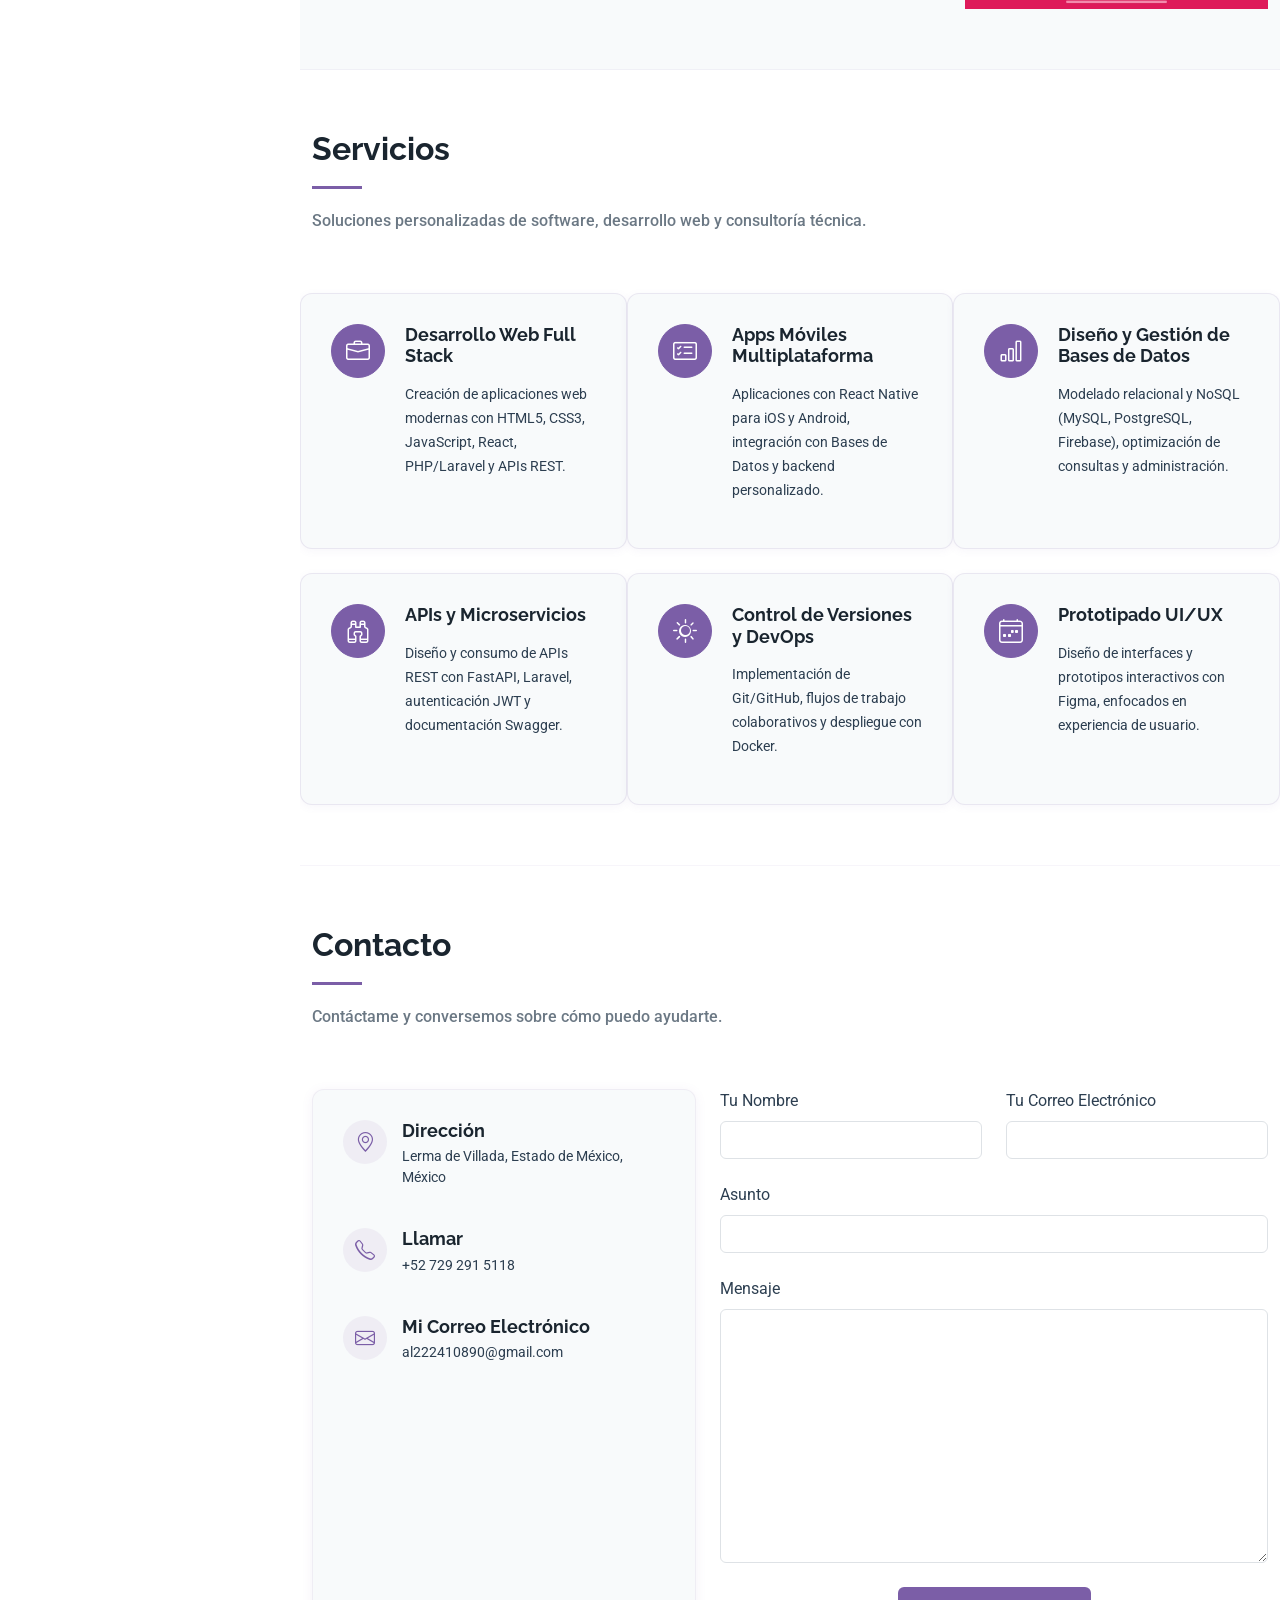
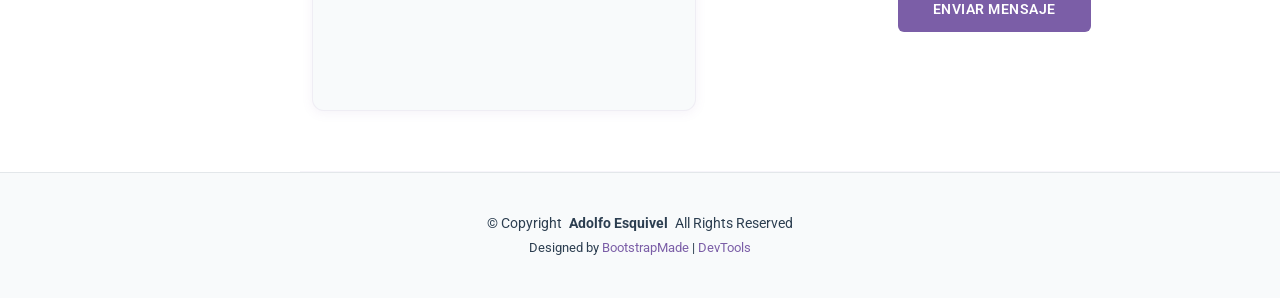
==== commit 76c81857: "cambiando sitio web" ====
--- a/iPortfolio/index.html
+++ b/iPortfolio/index.html
@@ -106,7 +106,7 @@
               <div class="col-lg-6">
                 <ul>
                   <li><i class="bi bi-chevron-right"></i> <strong>Fecha de nacimiento:</strong> <span>16 de julio del 2001</span></li>
-                  <li><i class="bi bi-chevron-right"></i> <strong>Website:</strong> <span>https://github.com/angel-moviles</span></li>
+                  <li><i class="bi bi-chevron-right"></i> <strong>Website:</strong> <span>https://mi-portafolio-isot.vercel.app</span></li>
                   <li><i class="bi bi-chevron-right"></i> <strong>Telefono:</strong> <span>+52 729 291 5118</span></li>
                   <li><i class="bi bi-chevron-right"></i> <strong>Ciudad:</strong> <span>Lerma de Villada, Edo. de Mexico.</span></li>
                 </ul>
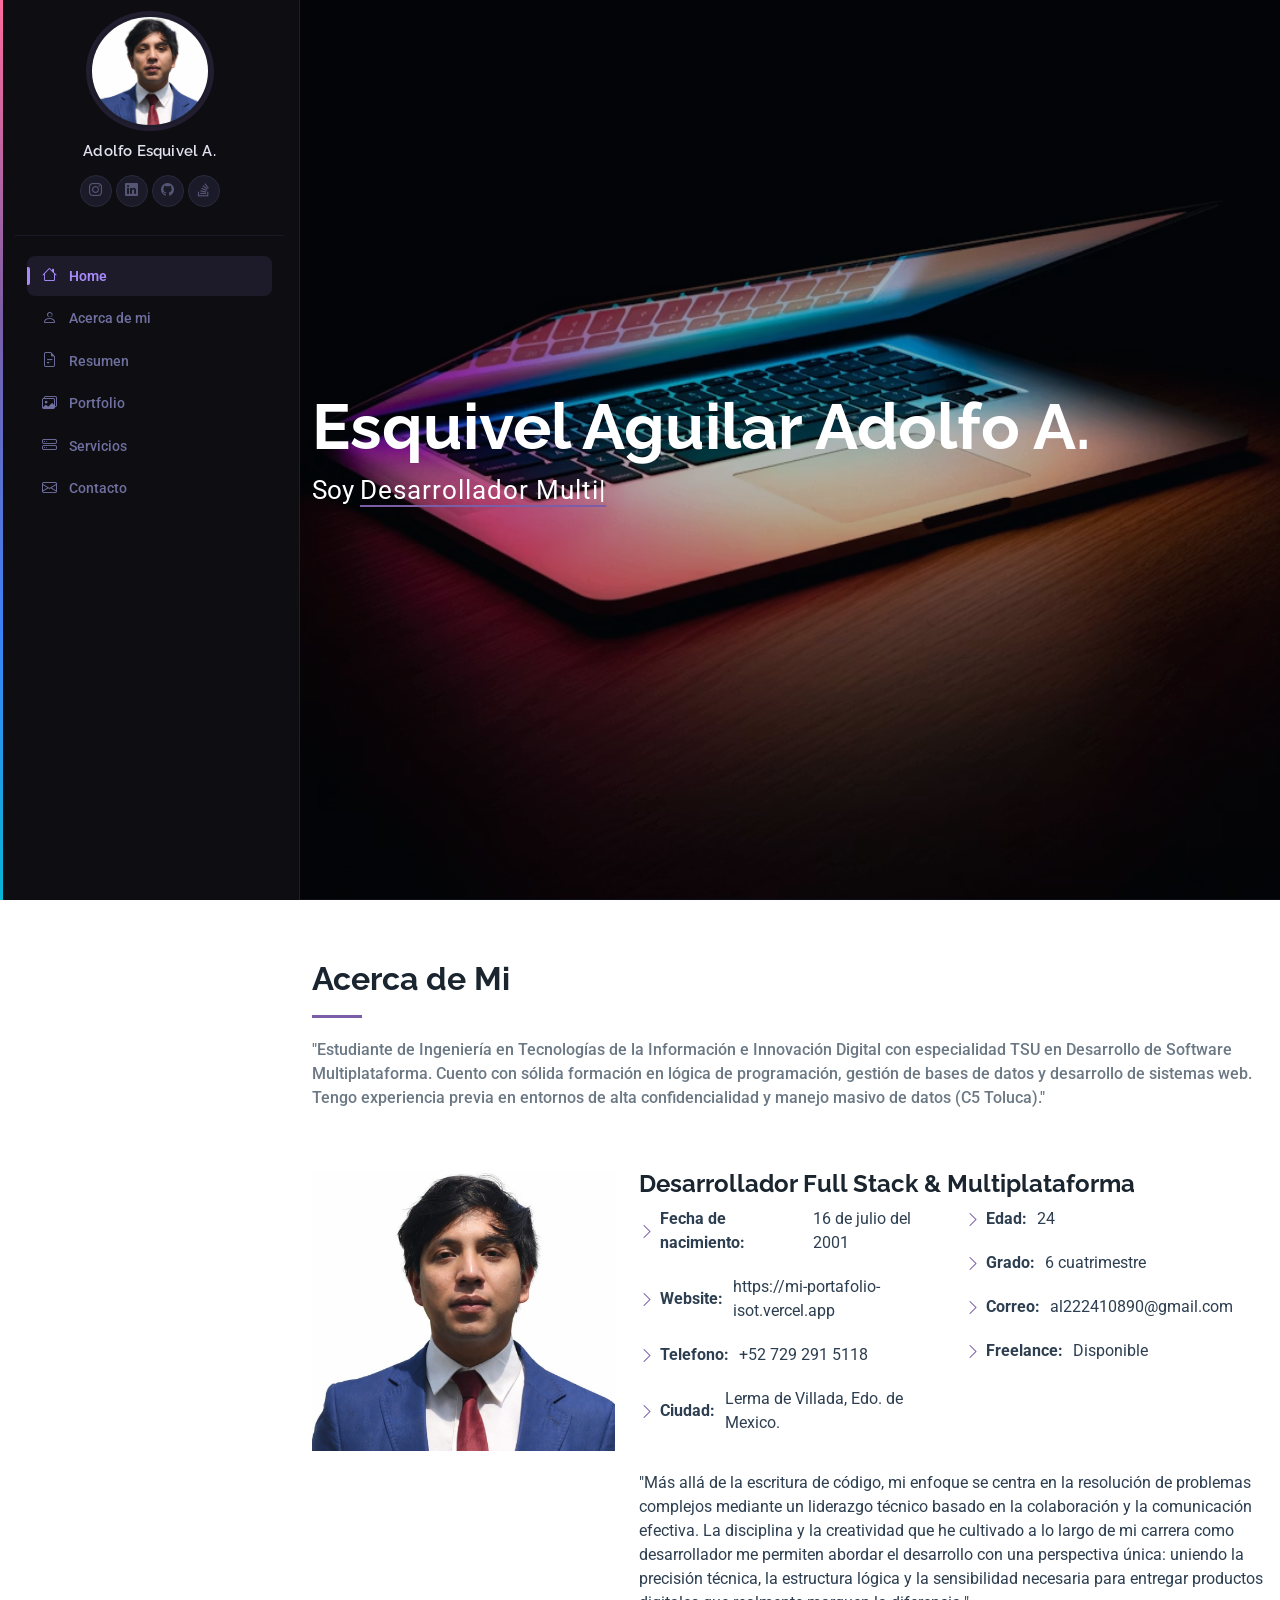
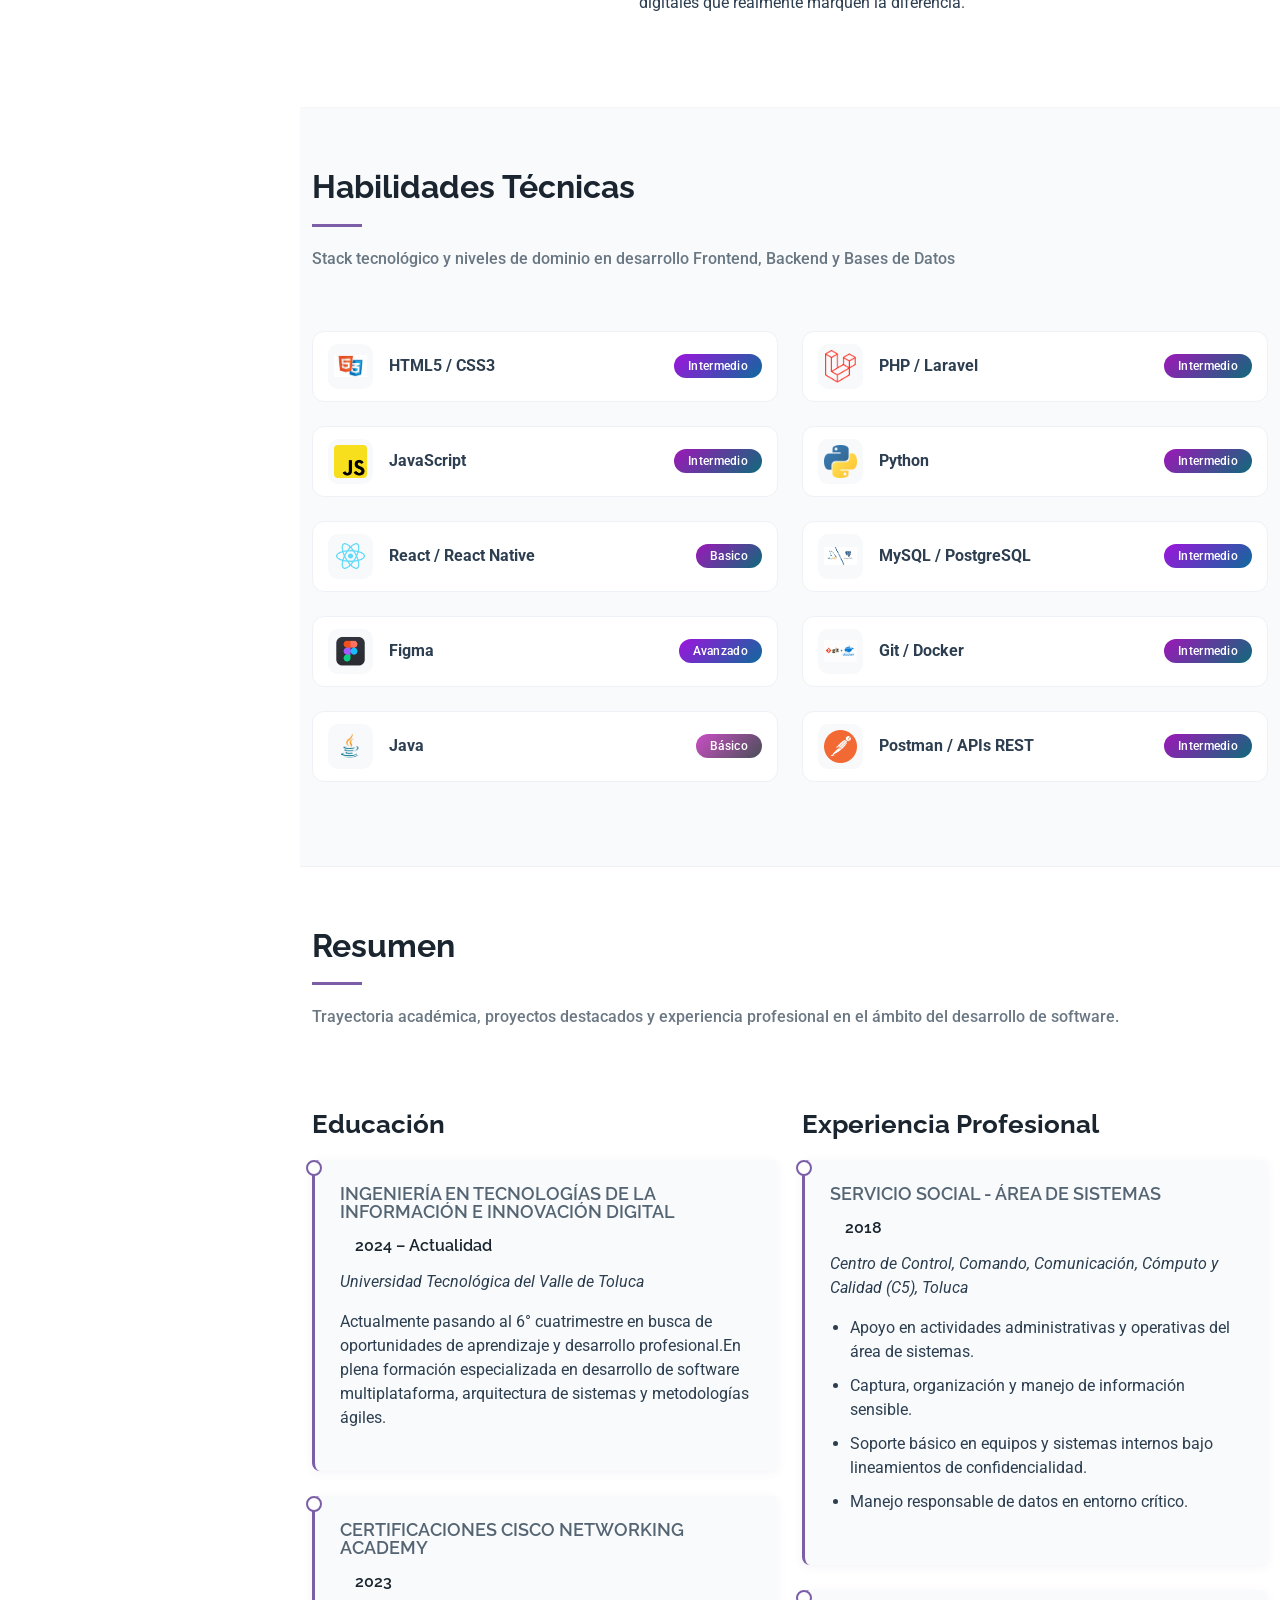
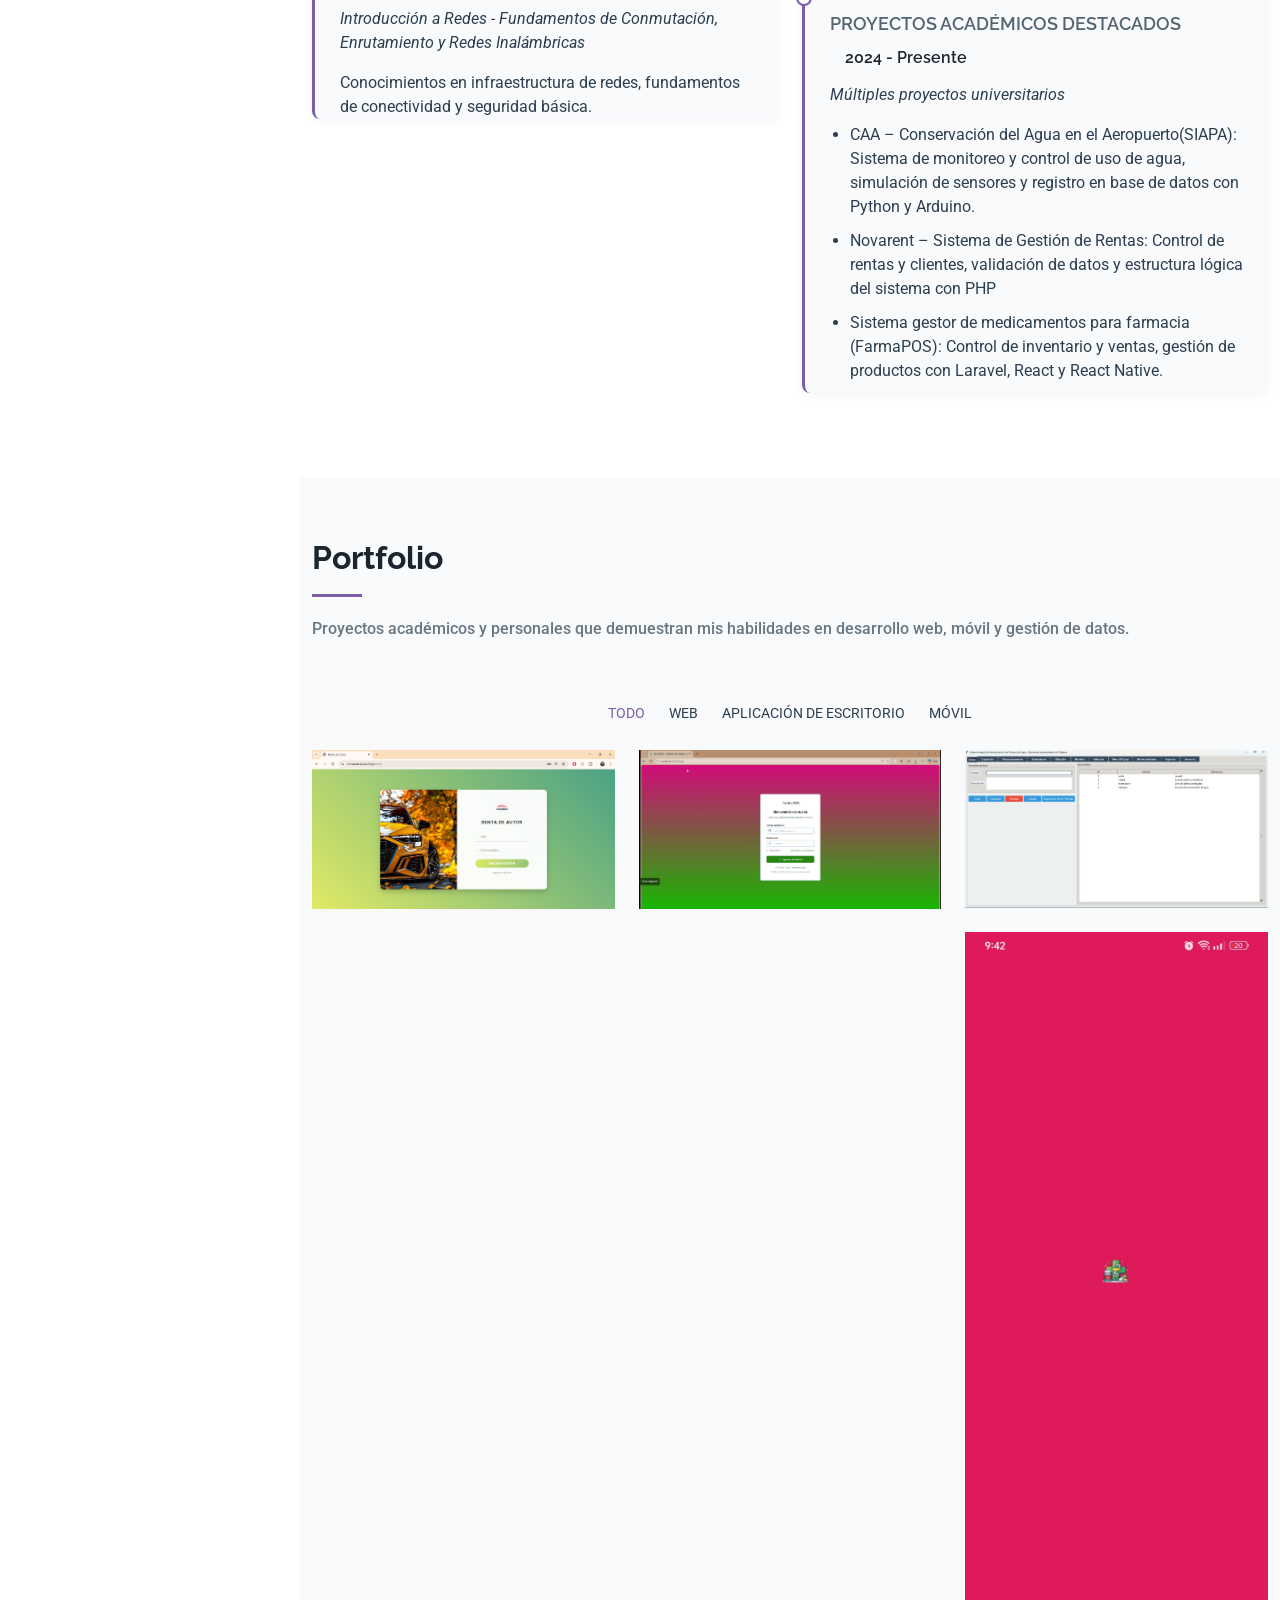
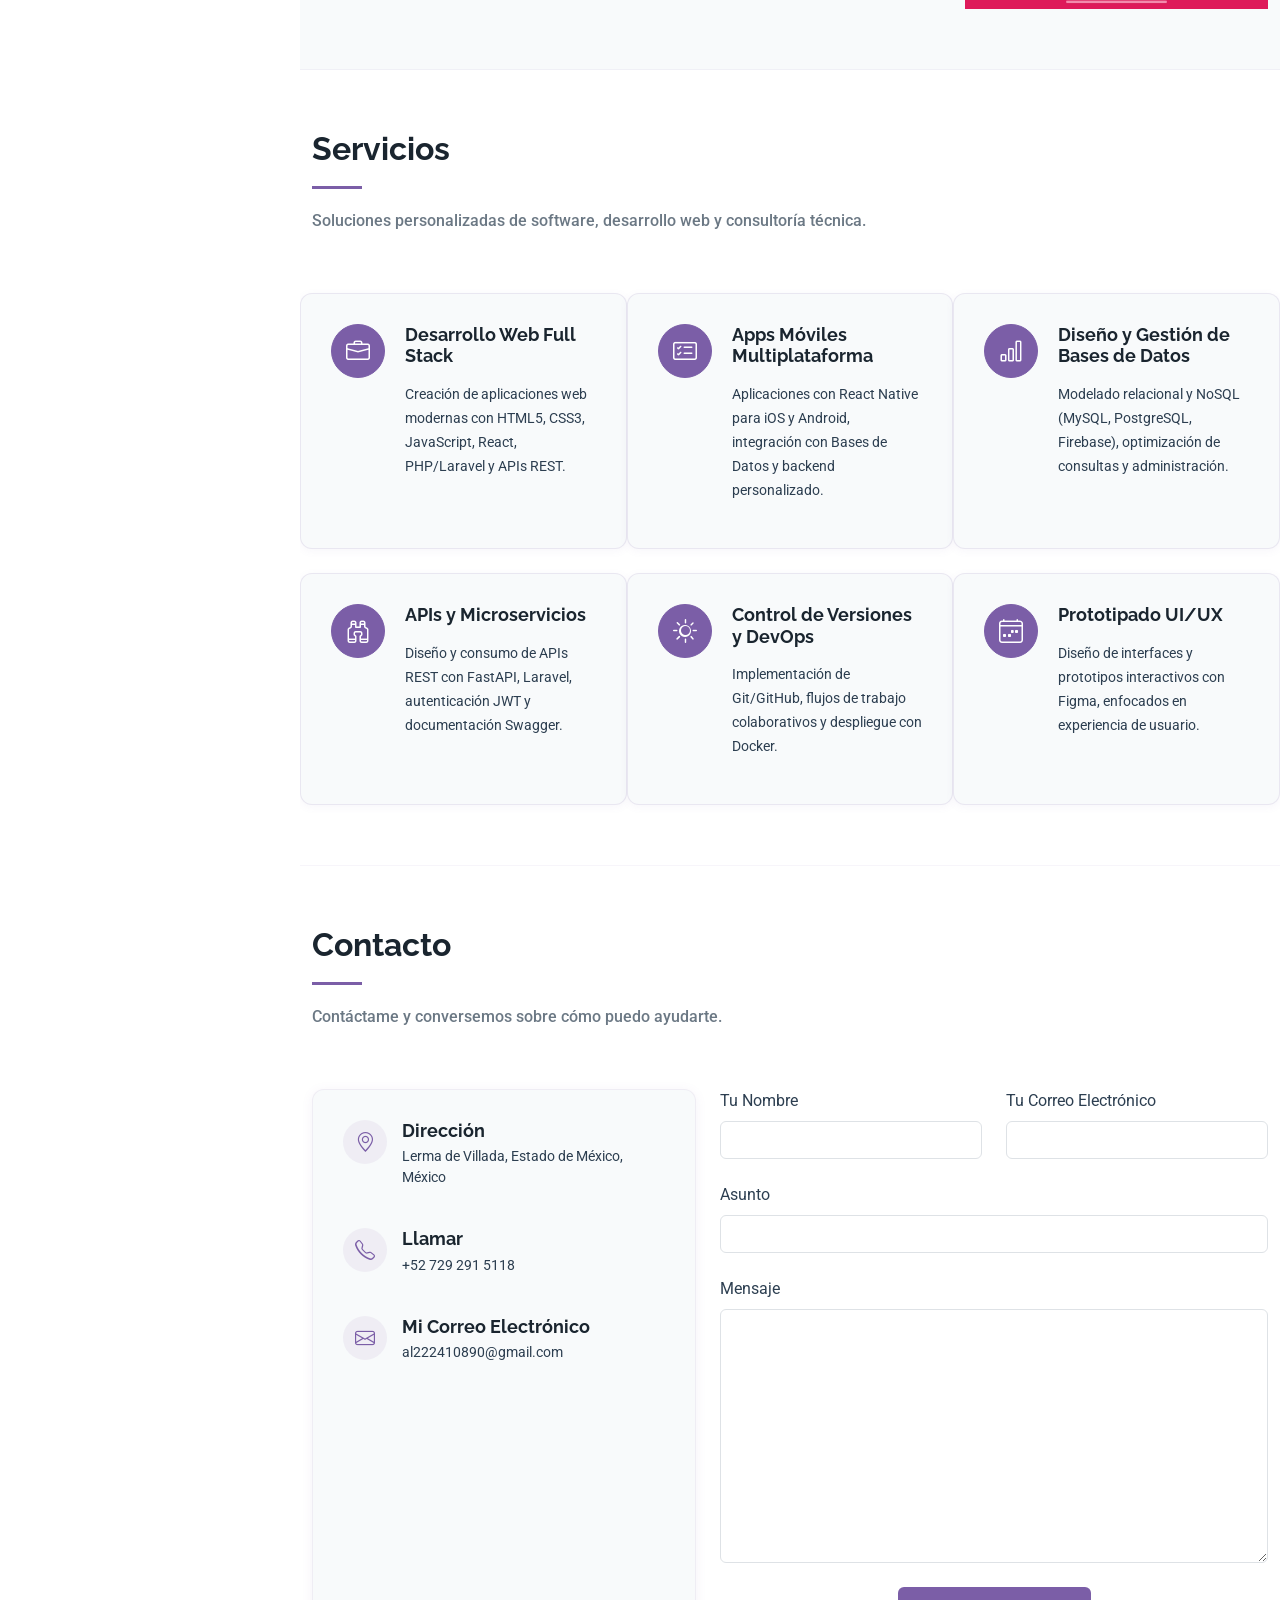
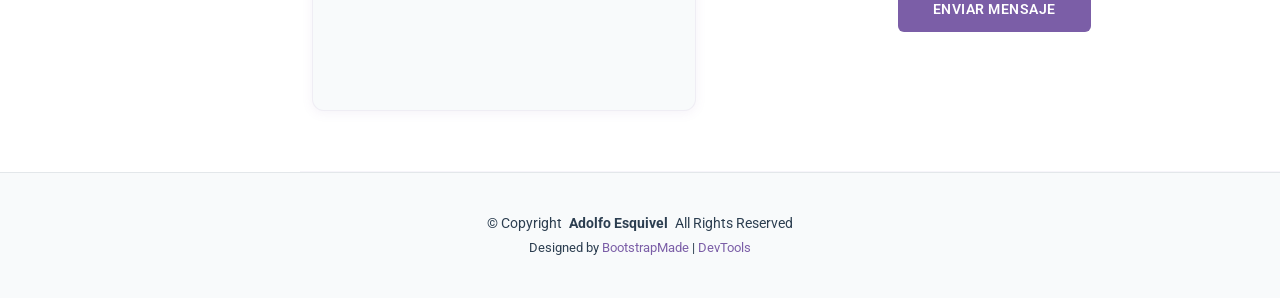
==== commit cb1f371f: "haciendo cambios" ====
--- a/iPortfolio/index.html
+++ b/iPortfolio/index.html
@@ -15,7 +15,9 @@
   <!-- Fonts -->
   <link href="https://fonts.googleapis.com" rel="preconnect">
   <link href="https://fonts.gstatic.com" rel="preconnect" crossorigin>
-  <link href="https://fonts.googleapis.com/css2?family=Roboto:ital,wght@0,100;0,300;0,400;0,500;0,700;0,900;1,100;1,300;1,400;1,500;1,700;1,900&family=Poppins:ital,wght@0,100;0,200;0,300;0,400;0,500;0,600;0,700;0,800;0,900;1,100;1,200;1,300;1,400;1,500;1,600;1,700;1,800;1,900&family=Raleway:ital,wght@0,100;0,200;0,300;0,400;0,500;0,600;0,700;0,800;0,900;1,100;1,200;1,300;1,400;1,500;1,600;1,700;1,800;1,900&display=swap" rel="stylesheet">
+  <link
+    href="https://fonts.googleapis.com/css2?family=Roboto:ital,wght@0,100;0,300;0,400;0,500;0,700;0,900;1,100;1,300;1,400;1,500;1,700;1,900&family=Poppins:ital,wght@0,100;0,200;0,300;0,400;0,500;0,600;0,700;0,800;0,900;1,100;1,200;1,300;1,400;1,500;1,600;1,700;1,800;1,900&family=Raleway:ital,wght@0,100;0,200;0,300;0,400;0,500;0,600;0,700;0,800;0,900;1,100;1,200;1,300;1,400;1,500;1,600;1,700;1,800;1,900&display=swap"
+    rel="stylesheet">
 
   <!-- Vendor CSS Files -->
   <link href="assets/vendor/bootstrap/css/bootstrap.min.css" rel="stylesheet">
@@ -53,9 +55,11 @@
 
     <div class="social-links text-center">
       <a href="https://www.instagram.com/angel.esqu.es/" class="instagram"><i class="bi bi-instagram"></i></a>
-      <a href="https://www.linkedin.com/in/esquivel-%C3%A1guilar-adolfo-a-69b175354" class="linkedin"><i class="bi bi-linkedin"></i></a>
+      <a href="https://www.linkedin.com/in/esquivel-%C3%A1guilar-adolfo-a-69b175354" class="linkedin"><i
+          class="bi bi-linkedin"></i></a>
       <a href="https://github.com/angel-moviles" class="github"><i class="bi bi-github"></i></a>
-      <a href="https://stackoverflow.com/users/32650673/esquivel-%c3%81guilar-adolfo-a" class="stack-overflow"><i class="bi bi-stack-overflow"></i></a>
+      <a href="https://stackoverflow.com/users/32650673/esquivel-%c3%81guilar-adolfo-a" class="stack-overflow"><i
+          class="bi bi-stack-overflow"></i></a>
     </div>
 
     <nav id="navmenu" class="navmenu">
@@ -80,7 +84,10 @@
 
       <div class="container" data-aos="fade-up" data-aos-delay="100">
         <h2>Esquivel Aguilar Adolfo A.</h2>
-        <p>Soy <span class="typed" data-typed-items="Desarrollador Multiplataforma, Ingeniero en TI, Especialista en APIs, Creador de Soluciones Web/Móvil">Desarrollador Multiplataforma</span><span class="typed-cursor typed-cursor--blink" aria-hidden="true"></span><span class="typed-cursor typed-cursor--blink" aria-hidden="true"></span></p>
+        <p>Soy <span class="typed"
+            data-typed-items="Desarrollador Multiplataforma, Ingeniero en TI, Especialista en APIs, Creador de Soluciones Web/Móvil">Desarrollador
+            Multiplataforma</span><span class="typed-cursor typed-cursor--blink" aria-hidden="true"></span><span
+            class="typed-cursor typed-cursor--blink" aria-hidden="true"></span></p>
       </div>
 
     </section><!-- /Hero Section -->
@@ -91,7 +98,10 @@
       <!-- Section Title -->
       <div class="container section-title" data-aos="fade-up">
         <h2>Acerca de Mi</h2>
-        <p>"Estudiante de Ingeniería en Tecnologías de la Información e Innovación Digital con especialidad TSU en Desarrollo de Software Multiplataforma. Cuento con sólida formación en lógica de programación, gestión de bases de datos y desarrollo de sistemas web. Tengo experiencia previa en entornos de alta confidencialidad y manejo masivo de datos (C5 Toluca)."</p>
+        <p>"Estudiante de Ingeniería en Tecnologías de la Información e Innovación Digital con especialidad TSU en
+          Desarrollo de Software Multiplataforma. Cuento con sólida formación en lógica de programación, gestión de
+          bases de datos y desarrollo de sistemas web. Tengo experiencia previa en entornos de alta confidencialidad y
+          manejo masivo de datos (C5 Toluca)."</p>
       </div><!-- End Section Title -->
 
       <div class="container" data-aos="fade-up" data-aos-delay="100">
@@ -105,23 +115,32 @@
             <div class="row">
               <div class="col-lg-6">
                 <ul>
-                  <li><i class="bi bi-chevron-right"></i> <strong>Fecha de nacimiento:</strong> <span>16 de julio del 2001</span></li>
-                  <li><i class="bi bi-chevron-right"></i> <strong>Website:</strong> <span>https://mi-portafolio-isot.vercel.app</span></li>
+                  <li><i class="bi bi-chevron-right"></i> <strong>Fecha de nacimiento:</strong> <span>16 de julio del
+                      2001</span></li>
+                  <li><i class="bi bi-chevron-right"></i> <strong>Website:</strong>
+                    <span>https://mi-portafolio-isot.vercel.app</span>
+                  </li>
                   <li><i class="bi bi-chevron-right"></i> <strong>Telefono:</strong> <span>+52 729 291 5118</span></li>
-                  <li><i class="bi bi-chevron-right"></i> <strong>Ciudad:</strong> <span>Lerma de Villada, Edo. de Mexico.</span></li>
+                  <li><i class="bi bi-chevron-right"></i> <strong>Ciudad:</strong> <span>Lerma de Villada, Edo. de
+                      Mexico.</span></li>
                 </ul>
               </div>
               <div class="col-lg-6">
                 <ul>
                   <li><i class="bi bi-chevron-right"></i> <strong>Edad:</strong> <span>24</span></li>
                   <li><i class="bi bi-chevron-right"></i> <strong>Grado:</strong> <span>6 cuatrimestre</span></li>
-                  <li><i class="bi bi-chevron-right"></i> <strong>Correo:</strong> <span>al222410890@gmail.com</span></li>
+                  <li><i class="bi bi-chevron-right"></i> <strong>Correo:</strong> <span>al222410890@gmail.com</span>
+                  </li>
                   <li><i class="bi bi-chevron-right"></i> <strong>Freelance:</strong> <span>Disponible</span></li>
                 </ul>
               </div>
             </div>
             <p class="py-3">
-              "Más allá de la escritura de código, mi enfoque se centra en la resolución de problemas complejos mediante un liderazgo técnico basado en la colaboración y la comunicación efectiva. La disciplina y la creatividad que he cultivado a lo largo de mi carrera como desarrollador me permiten abordar el desarrollo con una perspectiva única: uniendo la precisión técnica, la estructura lógica y la sensibilidad necesaria para entregar productos digitales que realmente marquen la diferencia."
+              "Más allá de la escritura de código, mi enfoque se centra en la resolución de problemas complejos mediante
+              un liderazgo técnico basado en la colaboración y la comunicación efectiva. La disciplina y la creatividad
+              que he cultivado a lo largo de mi carrera como desarrollador me permiten abordar el desarrollo con una
+              perspectiva única: uniendo la precisión técnica, la estructura lógica y la sensibilidad necesaria para
+              entregar productos digitales que realmente marquen la diferencia."
             </p>
           </div>
         </div>
@@ -130,9 +149,9 @@
 
     </section><!-- /About Section -->
 
-    
-
-   <!-- Habilidades Técnicas Section -->
+
+
+    <!-- Habilidades Técnicas Section -->
     <section id="skills" class="skills section light-background">
 
       <!-- Section Title -->
@@ -170,7 +189,7 @@
               <div class="d-flex align-items-center gap-3">
                 <img src="assets/img/skills/react.png" alt="React" width="45" height="45" class="skill-icon">
                 <span class="skill-name fw-bold">React / React Native</span>
-                <span class="skill-level ms-auto badge bg-info">Intermedio</span>
+                <span class="skill-level ms-auto badge bg-info">Basico</span>
               </div>
             </div>
 
@@ -199,7 +218,8 @@
             <!-- PHP / Laravel -->
             <div class="skill-item mb-4">
               <div class="d-flex align-items-center gap-3">
-                <img src="assets/img/skills/php-laravel.png" alt="PHP/Laravel" width="45" height="45" class="skill-icon">
+                <img src="assets/img/skills/php-laravel.png" alt="PHP/Laravel" width="45" height="45"
+                  class="skill-icon">
                 <span class="skill-name fw-bold">PHP / Laravel</span>
                 <span class="skill-level ms-auto badge bg-info">Intermedio</span>
               </div>
@@ -217,7 +237,8 @@
             <!-- MySQL / PostgreSQL -->
             <div class="skill-item mb-4">
               <div class="d-flex align-items-center gap-3">
-                <img src="assets/img/skills/mysql-postgresql.png" alt="MySQL/PostgreSQL" width="45" height="45" class="skill-icon">
+                <img src="assets/img/skills/mysql-postgresql.png" alt="MySQL/PostgreSQL" width="45" height="45"
+                  class="skill-icon">
                 <span class="skill-name fw-bold">MySQL / PostgreSQL</span>
                 <span class="skill-level ms-auto badge bg-primary">Intermedio</span>
               </div>
@@ -235,7 +256,8 @@
             <!-- Postman / APIs REST -->
             <div class="skill-item mb-4">
               <div class="d-flex align-items-center gap-3">
-                <img src="assets/img/skills/postman.png" alt="Postman/APIs REST" width="45" height="45" class="skill-icon">
+                <img src="assets/img/skills/postman.png" alt="Postman/APIs REST" width="45" height="45"
+                  class="skill-icon">
                 <span class="skill-name fw-bold">Postman / APIs REST</span>
                 <span class="skill-level ms-auto badge bg-info">Intermedio</span>
               </div>
@@ -255,7 +277,8 @@
       <!-- Section Title -->
       <div class="container section-title" data-aos="fade-up">
         <h2>Resumen</h2>
-        <p>Trayectoria académica, proyectos destacados y experiencia profesional en el ámbito del desarrollo de software.</p>
+        <p>Trayectoria académica, proyectos destacados y experiencia profesional en el ámbito del desarrollo de
+          software.</p>
       </div><!-- End Section Title -->
 
       <div class="container">
@@ -269,7 +292,9 @@
               <h4>Ingeniería en Tecnologías de la Información e Innovación Digital</h4>
               <h5>2024 – Actualidad</h5>
               <p><em>Universidad Tecnológica del Valle de Toluca</em></p>
-              <p>Actualmente pasando al 6° cuatrimestre en busca de oportunidades de aprendizaje y desarrollo profesional.En plena formación especializada en desarrollo de software multiplataforma, arquitectura de sistemas y metodologías ágiles.</p>
+              <p>Actualmente pasando al 6° cuatrimestre en busca de oportunidades de aprendizaje y desarrollo
+                profesional.En plena formación especializada en desarrollo de software multiplataforma, arquitectura de
+                sistemas y metodologías ágiles.</p>
             </div><!-- Edn Resume Item -->
 
             <div class="resume-item">
@@ -300,9 +325,12 @@
               <h5>2024 - Presente</h5>
               <p><em>Múltiples proyectos universitarios</em></p>
               <ul>
-                <li>CAA – Conservación del Agua en el Aeropuerto(SIAPA): Sistema de monitoreo y control de uso de agua, simulación de sensores y registro en base de datos con Python y Arduino.</li>
-                <li>Novarent – Sistema de Gestión de Rentas: Control de rentas y clientes, validación de datos y estructura lógica del sistema con PHP </li>
-                <li>Sistema gestor de medicamentos para farmacia (FarmaPOS): Control de inventario y ventas, gestión de productos con Laravel, React y React Native.</li>
+                <li>CAA – Conservación del Agua en el Aeropuerto(SIAPA): Sistema de monitoreo y control de uso de agua,
+                  simulación de sensores y registro en base de datos con Python y Arduino.</li>
+                <li>Novarent – Sistema de Gestión de Rentas: Control de rentas y clientes, validación de datos y
+                  estructura lógica del sistema con PHP </li>
+                <li>Sistema gestor de medicamentos para farmacia (FarmaPOS): Control de inventario y ventas, gestión de
+                  productos con Laravel, React y React Native.</li>
               </ul>
             </div><!-- Edn Resume Item -->
 
@@ -320,7 +348,8 @@
       <!-- Section Title -->
       <div class="container section-title" data-aos="fade-up">
         <h2>Portfolio</h2>
-        <p>Proyectos académicos y personales que demuestran mis habilidades en desarrollo web, móvil y gestión de datos.</p>
+        <p>Proyectos académicos y personales que demuestran mis habilidades en desarrollo web, móvil y gestión de datos.
+        </p>
       </div><!-- End Section Title -->
 
       <div class="container">
@@ -342,8 +371,10 @@
                 <div class="portfolio-info">
                   <h4>Novarent</h4>
                   <p>Sistema de Gestión de Rentas para Autos</p>
-                  <a href="assets/img/portfolio/Novarent.png" title="Novarent" data-gallery="portfolio-gallery-app" class="glightbox preview-link"><i class="bi bi-zoom-in"></i></a>
-                  <a href="#" title="More Details" class="details-link" value="Open1" onclick="Open1()"><i class="bi bi-link-45deg"></i></a>
+                  <a href="assets/img/portfolio/Novarent.png" title="Novarent" data-gallery="portfolio-gallery-app"
+                    class="glightbox preview-link"><i class="bi bi-zoom-in"></i></a>
+                  <a href="#" title="More Details" class="details-link" value="Open1" onclick="Open1()"><i
+                      class="bi bi-link-45deg"></i></a>
                   <script>
                     function Open1() {
                       window.open("https://novarent.space/login.php", "_blank");
@@ -359,8 +390,11 @@
                 <div class="portfolio-info">
                   <h4>Sistema gestor de medicamentos para farmacia (FarmaPOS)</h4>
                   <p>Sistema de control de inventario y ventas en Laravel y React</p>
-                  <a href="assets/img/portfolio/FarmaPOS.png" title="Sistema de Farmacia" data-gallery="portfolio-gallery-product" class="glightbox preview-link"><i class="bi bi-zoom-in"></i></a>
-                  <a href="portfolio-details3.html" title="More Details" class="details-link"><i class="bi bi-link-45deg"></i></a>
+                  <a href="assets/img/portfolio/FarmaPOS.png" title="Sistema de Farmacia"
+                    data-gallery="portfolio-gallery-product" class="glightbox preview-link"><i
+                      class="bi bi-zoom-in"></i></a>
+                  <a href="portfolio-details3.html" title="More Details" class="details-link"><i
+                      class="bi bi-link-45deg"></i></a>
                 </div>
               </div>
             </div><!-- End Portfolio Item -->
@@ -371,8 +405,10 @@
                 <div class="portfolio-info">
                   <h4>CAA</h4>
                   <p> Sistema Integral de Administración del Proceso del Agua</p>
-                  <a href="assets/img/portfolio/image1.png" title="CAA" data-gallery="portfolio-gallery-branding" class="glightbox preview-link"><i class="bi bi-zoom-in"></i></a>
-                  <a href="portfolio-details.html" title="More Details" class="details-link"><i class="bi bi-link-45deg"></i></a>
+                  <a href="assets/img/portfolio/image1.png" title="CAA" data-gallery="portfolio-gallery-branding"
+                    class="glightbox preview-link"><i class="bi bi-zoom-in"></i></a>
+                  <a href="portfolio-details.html" title="More Details" class="details-link"><i
+                      class="bi bi-link-45deg"></i></a>
                 </div>
               </div>
             </div><!-- End Portfolio Item -->
@@ -383,15 +419,17 @@
                 <div class="portfolio-info">
                   <h4>App</h4>
                   <p>Aplicación android para gestión de inventario y venta para farmacias</p>
-                  <a href="assets/img/portfolio/image8.png" title="App FarmaPOS" data-gallery="portfolio-gallery-book" class="glightbox preview-link"><i class="bi bi-zoom-in"></i></a>
-                  <a href="portfolio-details2.html" title="More Details" class="details-link"><i class="bi bi-link-45deg"></i></a>
+                  <a href="assets/img/portfolio/image8.png" title="App FarmaPOS" data-gallery="portfolio-gallery-book"
+                    class="glightbox preview-link"><i class="bi bi-zoom-in"></i></a>
+                  <a href="portfolio-details2.html" title="More Details" class="details-link"><i
+                      class="bi bi-link-45deg"></i></a>
                 </div>
               </div>
             </div><!-- End Portfolio Item -->
 
+          </div>
+
         </div>
-
-      </div>
 
     </section><!-- /Portfolio Section -->
 
@@ -412,7 +450,8 @@
             <div class="icon flex-shrink-0"><i class="bi bi-briefcase"></i></div>
             <div>
               <h4 class="title"><a href="#" class="stretched-link">Desarrollo Web Full Stack</a></h4>
-              <p class="description">Creación de aplicaciones web modernas con HTML5, CSS3, JavaScript, React, PHP/Laravel y APIs REST.</p>
+              <p class="description">Creación de aplicaciones web modernas con HTML5, CSS3, JavaScript, React,
+                PHP/Laravel y APIs REST.</p>
             </div>
           </div>
           <!-- End Service Item -->
@@ -421,7 +460,8 @@
             <div class="icon flex-shrink-0"><i class="bi bi-card-checklist"></i></div>
             <div>
               <h4 class="title"><a href="#" class="stretched-link">Apps Móviles Multiplataforma</a></h4>
-              <p class="description">Aplicaciones con React Native para iOS y Android, integración con Bases de Datos y backend personalizado.</p>
+              <p class="description">Aplicaciones con React Native para iOS y Android, integración con Bases de Datos y
+                backend personalizado.</p>
             </div>
           </div><!-- End Service Item -->
 
@@ -429,7 +469,8 @@
             <div class="icon flex-shrink-0"><i class="bi bi-bar-chart"></i></div>
             <div>
               <h4 class="title"><a href="#" class="stretched-link">Diseño y Gestión de Bases de Datos</a></h4>
-              <p class="description">Modelado relacional y NoSQL (MySQL, PostgreSQL, Firebase), optimización de consultas y administración.</p>
+              <p class="description">Modelado relacional y NoSQL (MySQL, PostgreSQL, Firebase), optimización de
+                consultas y administración.</p>
             </div>
           </div><!-- End Service Item -->
 
@@ -437,7 +478,8 @@
             <div class="icon flex-shrink-0"><i class="bi bi-binoculars"></i></div>
             <div>
               <h4 class="title"><a href="#" class="stretched-link">APIs y Microservicios</a></h4>
-              <p class="description">Diseño y consumo de APIs REST con FastAPI, Laravel, autenticación JWT y documentación Swagger.</p>
+              <p class="description">Diseño y consumo de APIs REST con FastAPI, Laravel, autenticación JWT y
+                documentación Swagger.</p>
             </div>
           </div><!-- End Service Item -->
 
@@ -445,7 +487,8 @@
             <div class="icon flex-shrink-0"><i class="bi bi-brightness-high"></i></div>
             <div>
               <h4 class="title"><a href="#" class="stretched-link">Control de Versiones y DevOps</a></h4>
-              <p class="description">Implementación de Git/GitHub, flujos de trabajo colaborativos y despliegue con Docker.</p>
+              <p class="description">Implementación de Git/GitHub, flujos de trabajo colaborativos y despliegue con
+                Docker.</p>
             </div>
           </div><!-- End Service Item -->
 
@@ -453,7 +496,8 @@
             <div class="icon flex-shrink-0"><i class="bi bi-calendar4-week"></i></div>
             <div>
               <h4 class="title"><a href="#" class="stretched-link">Prototipado UI/UX</a></h4>
-              <p class="description">Diseño de interfaces y prototipos interactivos con Figma, enfocados en experiencia de usuario.</p>
+              <p class="description">Diseño de interfaces y prototipos interactivos con Figma, enfocados en experiencia
+                de usuario.</p>
             </div>
           </div><!-- End Service Item -->
 
@@ -502,82 +546,87 @@
                 </div>
               </div><!-- End Info Item -->
 
-              <iframe src="https://www.google.com/maps/embed?pb=!1m18!1m12!1m3!1d3762.5643457303514!2d-99.51990318505373!3d19.42463224627587!2m3!1f0!2f0!3f0!3m2!1i1024!2i768!4f13.1!3m3!1m2!1s0x85d272ce1fd4dee7%3A0xb8e93f35b8e7cc6!2sLerma%20de%20Villada%2C%20M%C3%A9x.!5e0!3m2!1ses!2smx!4v1689784156823!5m2!1ses!2smx" frameborder="0" style="border:0; width: 100%; height: 270px;" allowfullscreen="" loading="lazy" referrerpolicy="no-referrer-when-downgrade"></iframe>
+              <iframe
+                src="https://www.google.com/maps/embed?pb=!1m18!1m12!1m3!1d3762.5643457303514!2d-99.51990318505373!3d19.42463224627587!2m3!1f0!2f0!3f0!3m2!1i1024!2i768!4f13.1!3m3!1m2!1s0x85d272ce1fd4dee7%3A0xb8e93f35b8e7cc6!2sLerma%20de%20Villada%2C%20M%C3%A9x.!5e0!3m2!1ses!2smx!4v1689784156823!5m2!1ses!2smx"
+                frameborder="0" style="border:0; width: 100%; height: 270px;" allowfullscreen="" loading="lazy"
+                referrerpolicy="no-referrer-when-downgrade"></iframe>
             </div>
           </div>
 
           <div class="col-lg-7">
-            <form action="https://formspree.io/f/mgodakyn" method="POST" class="contact-form" data-aos="fade-up" data-aos-delay="200">
-                <div class="row gy-4">
-
-                    <div class="col-md-6">
-                        <label for="name-field" class="pb-2">Tu Nombre</label>
-                        <input type="text" name="name" id="name-field" class="form-control" required>
-                    </div>
-
-                    <div class="col-md-6">
-                        <label for="email-field" class="pb-2">Tu Correo Electrónico</label>
-                        <input type="email" class="form-control" name="email" id="email-field" required>
-                    </div>
-
-                    <div class="col-md-12">
-                        <label for="subject-field" class="pb-2">Asunto</label>
-                        <input type="text" class="form-control" name="subject" id="subject-field" required>
-                    </div>
-
-                    <div class="col-md-12">
-                        <label for="message-field" class="pb-2">Mensaje</label>
-                        <textarea class="form-control" name="message" rows="10" id="message-field" required></textarea>
-                    </div>
-
-                    <div class="col-md-12 text-center">
-                        <div class="loading" style="display: none;">Loading...</div>
-                        <div class="error-message" style="display: none; color: red;"></div>
-                        <div class="sent-message" style="display: none; color: green;">Tu mensaje ha sido enviado. ¡Gracias!</div>
-                        <button type="submit" class="btn btn-primary contact-btn">Enviar Mensaje</button>
-                    </div>
-
-                </div>
+            <form action="https://formspree.io/f/mgodakyn" method="POST" class="contact-form" data-aos="fade-up"
+              data-aos-delay="200">
+              <div class="row gy-4">
+
+                <div class="col-md-6">
+                  <label for="name-field" class="pb-2">Tu Nombre</label>
+                  <input type="text" name="name" id="name-field" class="form-control" required>
+                </div>
+
+                <div class="col-md-6">
+                  <label for="email-field" class="pb-2">Tu Correo Electrónico</label>
+                  <input type="email" class="form-control" name="email" id="email-field" required>
+                </div>
+
+                <div class="col-md-12">
+                  <label for="subject-field" class="pb-2">Asunto</label>
+                  <input type="text" class="form-control" name="subject" id="subject-field" required>
+                </div>
+
+                <div class="col-md-12">
+                  <label for="message-field" class="pb-2">Mensaje</label>
+                  <textarea class="form-control" name="message" rows="10" id="message-field" required></textarea>
+                </div>
+
+                <div class="col-md-12 text-center">
+                  <div class="loading" style="display: none;">Loading...</div>
+                  <div class="error-message" style="display: none; color: red;"></div>
+                  <div class="sent-message" style="display: none; color: green;">Tu mensaje ha sido enviado. ¡Gracias!
+                  </div>
+                  <button type="submit" class="btn btn-primary contact-btn">Enviar Mensaje</button>
+                </div>
+
+              </div>
             </form>
 
             <script>
-                const form = document.querySelector('form[action="https://formspree.io/f/mgodakyn"]');
-                const loading = document.querySelector('.loading');
-                const errorMsg = document.querySelector('.error-message');
-                const successMsg = document.querySelector('.sent-message');
-
-                form.addEventListener('submit', async (e) => {
-                    e.preventDefault();
-
-                    // Mostrar loading
-                    loading.style.display = 'block';
-                    errorMsg.style.display = 'none';
-                    successMsg.style.display = 'none';
-
-                    try {
-                        const response = await fetch(form.action, {
-                            method: 'POST',
-                            body: new FormData(form),
-                            headers: {
-                                'Accept': 'application/json'
-                            }
-                        });
-
-                        if (response.ok) {
-                            successMsg.style.display = 'block';
-                            form.reset();
-                        } else {
-                            const data = await response.json();
-                            errorMsg.textContent = data.error || 'Oops! Algo salió mal.';
-                            errorMsg.style.display = 'block';
-                        }
-                    } catch (error) {
-                        errorMsg.textContent = 'Error de conexión. Intenta de nuevo.';
-                        errorMsg.style.display = 'block';
-                    } finally {
-                        loading.style.display = 'none';
+              const form = document.querySelector('form[action="https://formspree.io/f/mgodakyn"]');
+              const loading = document.querySelector('.loading');
+              const errorMsg = document.querySelector('.error-message');
+              const successMsg = document.querySelector('.sent-message');
+
+              form.addEventListener('submit', async (e) => {
+                e.preventDefault();
+
+                // Mostrar loading
+                loading.style.display = 'block';
+                errorMsg.style.display = 'none';
+                successMsg.style.display = 'none';
+
+                try {
+                  const response = await fetch(form.action, {
+                    method: 'POST',
+                    body: new FormData(form),
+                    headers: {
+                      'Accept': 'application/json'
                     }
-                });
+                  });
+
+                  if (response.ok) {
+                    successMsg.style.display = 'block';
+                    form.reset();
+                  } else {
+                    const data = await response.json();
+                    errorMsg.textContent = data.error || 'Oops! Algo salió mal.';
+                    errorMsg.style.display = 'block';
+                  }
+                } catch (error) {
+                  errorMsg.textContent = 'Error de conexión. Intenta de nuevo.';
+                  errorMsg.style.display = 'block';
+                } finally {
+                  loading.style.display = 'none';
+                }
+              });
             </script>
           </div><!-- End Contact Form -->
 
@@ -594,22 +643,25 @@
 
     <div class="container">
       <div class="copyright text-center ">
-        <p>© <span>Copyright</span> <strong class="px-1 sitename">Adolfo Esquivel</strong> <span>All Rights Reserved</span></p>
+        <p>© <span>Copyright</span> <strong class="px-1 sitename">Adolfo Esquivel</strong> <span>All Rights
+            Reserved</span></p>
       </div>
       <div class="credits">
         <!-- All the links in the footer should remain intact. -->
         <!-- You can delete the links only if you've purchased the pro version. -->
         <!-- Licensing information: https://bootstrapmade.com/license/ -->
         <!-- Purchase the pro version with working PHP/AJAX contact form: [buy-url] -->
-        Designed by <a href="https://bootstrapmade.com/">BootstrapMade</a> | <a href="https://bootstrapmade.com/tools/">DevTools</a>
+        Designed by <a href="https://bootstrapmade.com/">BootstrapMade</a> | <a
+          href="https://bootstrapmade.com/tools/">DevTools</a>
       </div>
     </div>
-    
+
 
   </footer>
 
   <!-- Scroll Top -->
-  <a href="#" id="scroll-top" class="scroll-top d-flex align-items-center justify-content-center"><i class="bi bi-arrow-up-short"></i></a>
+  <a href="#" id="scroll-top" class="scroll-top d-flex align-items-center justify-content-center"><i
+      class="bi bi-arrow-up-short"></i></a>
 
   <!-- Preloader -->
   <div id="preloader"></div>
